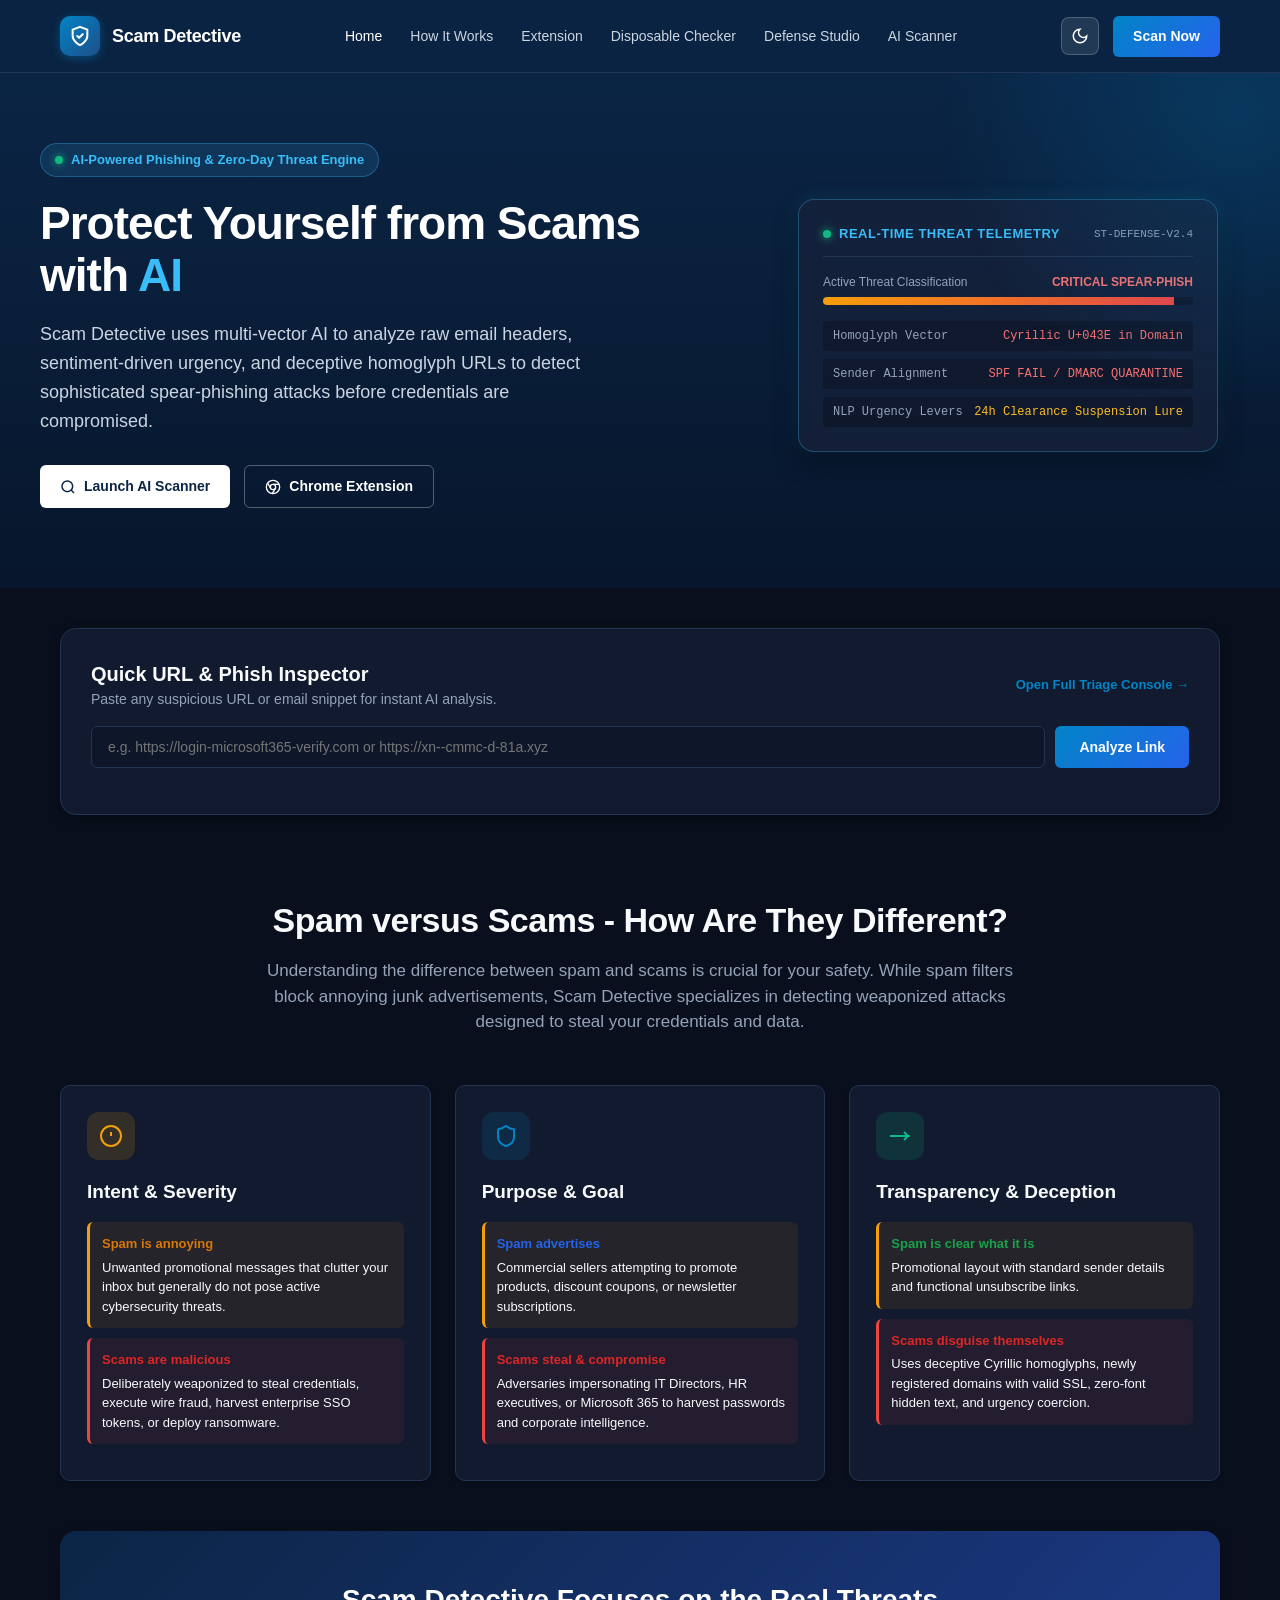
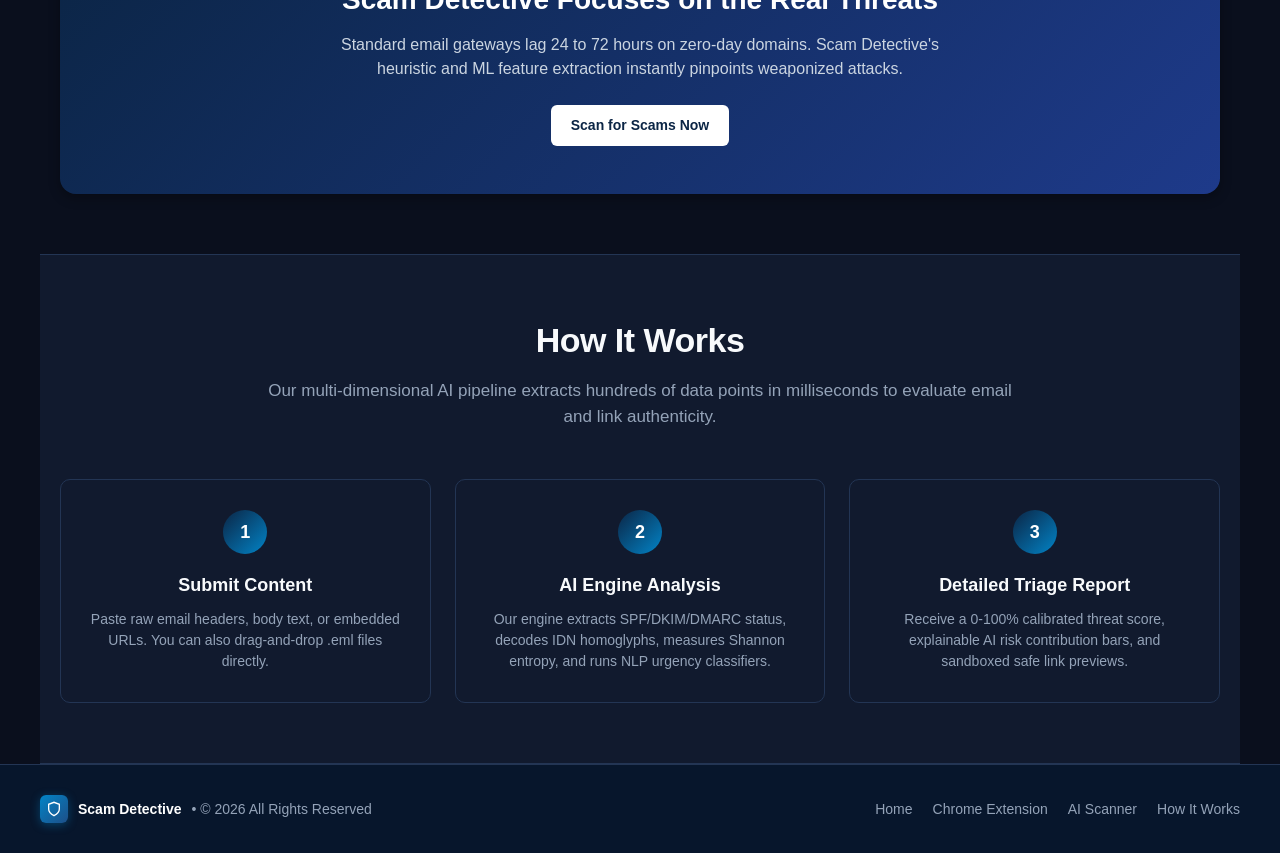
==== static/index.html @ 4226584a "Initial commit: phishing triage engine + extension" ====
<!DOCTYPE html>
<html lang="en" data-theme="dark">
<head>
  <meta charset="UTF-8">
  <meta name="viewport" content="width=device-width, initial-scale=1.0">
  <title>Scam Detective - AI-Powered Scam & Phishing Detection</title>
  <meta name="description" content="Protect yourself from scams with our AI-powered detection tool. Analyze emails, text messages, homoglyph URLs, and header authentication.">
  <link rel="stylesheet" href="/static/css/style.css">
</head>
<body>
  <!-- Navigation -->
  <header class="navbar">
    <div class="nav-container">
      <a class="brand-link" href="/">
        <div class="brand-logo-icon">
          <svg viewBox="0 0 24 24" width="22" height="22" fill="none" stroke="#ffffff" stroke-width="2.2" stroke-linecap="round" stroke-linejoin="round">
            <path d="M12 22s8-4 8-10V5l-8-3-8 3v7c0 6 8 10 8 10z"/>
            <path d="m9 12 2 2 4-4"/>
          </svg>
        </div>
        <span>Scam Detective</span>
      </a>

      <nav class="nav-links">
        <a class="nav-item active" href="/">Home</a>
        <a class="nav-item" href="/how-it-works">How It Works</a>
        <a class="nav-item" href="/extension">Extension</a>
        <a class="nav-item" href="/disposable">Disposable Checker</a>
        <a class="nav-item" href="/customize">Defense Studio</a>
        <a class="nav-item" href="/scan">AI Scanner</a>
      </nav>

      <div class="nav-actions">
        <button id="themeToggle" class="theme-btn" title="Toggle Light/Dark Theme">
          <svg id="sunIcon" style="display:none;" viewBox="0 0 24 24" width="18" height="18" fill="none" stroke="currentColor" stroke-width="2">
            <circle cx="12" cy="12" r="4"></circle><path d="M12 2v2"></path><path d="M12 20v2"></path>
            <path d="m4.93 4.93 1.41 1.41"></path><path d="m17.66 17.66 1.41 1.41"></path>
            <path d="M2 12h2"></path><path d="M20 12h2"></path><path d="m6.34 17.66-1.41 1.41"></path><path d="m19.07 4.93-1.41 1.41"></path>
          </svg>
          <svg id="moonIcon" viewBox="0 0 24 24" width="18" height="18" fill="none" stroke="currentColor" stroke-width="2">
            <path d="M12 3a6 6 0 0 0 9 9 9 9 0 1 1-9-9Z"></path>
          </svg>
        </button>
        <a class="btn btn-accent" href="/scan">Scan Now</a>
      </div>
    </div>
  </header>

  <!-- Hero Section -->
  <section class="hero">
    <div class="hero-content">
      <div>
        <div class="hero-pill">
          <span class="pulse-dot"></span>
          AI-Powered Phishing & Zero-Day Threat Engine
        </div>
        <h1 class="hero-title">Protect Yourself from Scams with <span>AI</span></h1>
        <p class="hero-desc">
          Scam Detective uses multi-vector AI to analyze raw email headers, sentiment-driven urgency, and deceptive homoglyph URLs to detect sophisticated spear-phishing attacks before credentials are compromised.
        </p>
        <div class="hero-buttons">
          <a class="btn btn-primary" href="/scan">
            <svg viewBox="0 0 24 24" width="16" height="16" fill="none" stroke="currentColor" stroke-width="2.2">
              <circle cx="11" cy="11" r="8"></circle><line x1="21" y1="21" x2="16.65" y2="16.65"></line>
            </svg>
            Launch AI Scanner
          </a>
          <a class="btn btn-outline" href="/extension">
            <svg viewBox="0 0 24 24" width="16" height="16" fill="none" stroke="currentColor" stroke-width="2">
              <circle cx="12" cy="12" r="10"></circle><circle cx="12" cy="12" r="4"></circle>
              <line x1="21.17" x2="12" y1="8" y2="8"></line><line x1="3.95" x2="8.54" y1="6.06" y2="14"></line>
              <line x1="10.88" x2="15.46" y1="21.94" y2="14"></line>
            </svg>
            Chrome Extension
          </a>
        </div>
      </div>

      <div class="hero-visual">
        <div class="hud-badge-card">
          <div class="hud-header">
            <div class="hud-title">
              <span class="pulse-dot"></span>
              REAL-TIME THREAT TELEMETRY
            </div>
            <span style="font-size: 11px; color: #94a3b8; font-family: monospace;">ST-DEFENSE-V2.4</span>
          </div>
          
          <div style="margin-bottom: 16px;">
            <div style="display:flex; justify-content:space-between; margin-bottom:6px; font-size:12px;">
              <span style="color:#94a3b8;">Active Threat Classification</span>
              <span style="color:#f87171; font-weight:700;">CRITICAL SPEAR-PHISH</span>
            </div>
            <div style="background:#0f172a; border-radius:4px; height:8px; overflow:hidden;">
              <div style="width: 94.8%; background: linear-gradient(90deg, #f59e0b, #ef4444); height:100%;"></div>
            </div>
          </div>

          <div style="display:flex; flex-direction:column; gap:8px; font-size:12px; font-family:monospace;">
            <div style="display:flex; justify-content:space-between; padding:6px 10px; background:rgba(0,0,0,0.25); border-radius:4px;">
              <span style="color:#94a3b8;">Homoglyph Vector</span>
              <span style="color:#f87171;">Cyrillic U+043E in Domain</span>
            </div>
            <div style="display:flex; justify-content:space-between; padding:6px 10px; background:rgba(0,0,0,0.25); border-radius:4px;">
              <span style="color:#94a3b8;">Sender Alignment</span>
              <span style="color:#f87171;">SPF FAIL / DMARC QUARANTINE</span>
            </div>
            <div style="display:flex; justify-content:space-between; padding:6px 10px; background:rgba(0,0,0,0.25); border-radius:4px;">
              <span style="color:#94a3b8;">NLP Urgency Levers</span>
              <span style="color:#fbbf24;">24h Clearance Suspension Lure</span>
            </div>
          </div>
        </div>
      </div>
    </div>
  </section>

  <!-- Live Quick Scan Section -->
  <section class="container" style="padding-top: 40px; padding-bottom: 20px;">
    <div style="background: var(--bg-surface); border: 1px solid var(--border-color); border-radius: var(--radius-lg); padding: 30px; box-shadow: var(--shadow-md);">
      <div style="display: flex; align-items: center; justify-content: space-between; margin-bottom: 16px; flex-wrap: wrap; gap: 10px;">
        <div>
          <h2 style="font-size: 20px; font-weight: 700;">Quick URL & Phish Inspector</h2>
          <p style="font-size: 14px; color: var(--text-muted);">Paste any suspicious URL or email snippet for instant AI analysis.</p>
        </div>
        <a href="/scan" style="font-size: 13px; font-weight: 600; color: #0284c7; display: flex; align-items: center; gap: 4px;">
          Open Full Triage Console &rarr;
        </a>
      </div>

      <div style="display: flex; gap: 10px; margin-bottom: 16px; flex-wrap: wrap;">
        <input type="text" id="homeQuickInput" placeholder="e.g. https://login-micrоsoft365-verify.com or https://xn--cmmc-d-81a.xyz" 
               style="flex: 1; min-width: 280px; padding: 12px 16px; background: var(--bg-input); border: 1px solid var(--border-color); border-radius: var(--radius-sm); color: var(--text-main); font-size: 14px; outline: none;" />
        <button id="homeQuickBtn" class="btn btn-accent" style="padding: 12px 24px;">
          Analyze Link
        </button>
      </div>

      <div id="homeQuickResult" style="display: none; padding: 18px; border-radius: var(--radius-sm); background: var(--bg-input); border: 1px solid var(--border-color);">
        <!-- Injected via JavaScript -->
      </div>
    </div>
  </section>

  <!-- Spam vs Scams Comparison Section -->
  <section class="container">
    <div class="section-header">
      <h2 class="section-title">Spam versus Scams - How Are They Different?</h2>
      <p class="section-desc">
        Understanding the difference between spam and scams is crucial for your safety. While spam filters block annoying junk advertisements, Scam Detective specializes in detecting weaponized attacks designed to steal your credentials and data.
      </p>
    </div>

    <div class="comparison-grid">
      <!-- Card 1 -->
      <div class="comparison-card">
        <div class="card-icon-box yellow">
          <svg viewBox="0 0 24 24" width="24" height="24" fill="none" stroke="currentColor" stroke-width="2">
            <circle cx="12" cy="12" r="10"></circle><line x1="12" y1="8" x2="12" y2="12"></line><line x1="12" y1="16" x2="12.01" y2="16"></line>
          </svg>
        </div>
        <h3 class="comp-title">Intent & Severity</h3>
        <div class="comp-subitem spam">
          <span class="comp-label" style="color: #d97706;">Spam is annoying</span>
          Unwanted promotional messages that clutter your inbox but generally do not pose active cybersecurity threats.
        </div>
        <div class="comp-subitem scam">
          <span class="comp-label" style="color: #dc2626;">Scams are malicious</span>
          Deliberately weaponized to steal credentials, execute wire fraud, harvest enterprise SSO tokens, or deploy ransomware.
        </div>
      </div>

      <!-- Card 2 -->
      <div class="comparison-card">
        <div class="card-icon-box blue">
          <svg viewBox="0 0 24 24" width="24" height="24" fill="none" stroke="currentColor" stroke-width="2">
            <path d="M20 13c0 5-3.5 7.5-7.66 8.95a1 1 0 0 1-.67-.01C7.5 20.5 4 18 4 13V6a1 1 0 0 1 1-1c2 0 4.5-1.2 6.24-2.72a1.17 1.17 0 0 1 1.52 0C14.51 3.81 17 5 19 5a1 1 0 0 1 1 1z"/>
          </svg>
        </div>
        <h3 class="comp-title">Purpose & Goal</h3>
        <div class="comp-subitem spam">
          <span class="comp-label" style="color: #2563eb;">Spam advertises</span>
          Commercial sellers attempting to promote products, discount coupons, or newsletter subscriptions.
        </div>
        <div class="comp-subitem scam">
          <span class="comp-label" style="color: #dc2626;">Scams steal & compromise</span>
          Adversaries impersonating IT Directors, HR executives, or Microsoft 365 to harvest passwords and corporate intelligence.
        </div>
      </div>

      <!-- Card 3 -->
      <div class="comparison-card">
        <div class="card-icon-box green">
          <svg viewBox="0 0 24 24" width="24" height="24" fill="none" stroke="currentColor" stroke-width="2">
            <path d="M2 12h20"></path><path d="M20 12l-4-4"></path><path d="M20 12l-4 4"></path>
          </svg>
        </div>
        <h3 class="comp-title">Transparency & Deception</h3>
        <div class="comp-subitem spam">
          <span class="comp-label" style="color: #16a34a;">Spam is clear what it is</span>
          Promotional layout with standard sender details and functional unsubscribe links.
        </div>
        <div class="comp-subitem scam">
          <span class="comp-label" style="color: #dc2626;">Scams disguise themselves</span>
          Uses deceptive Cyrillic homoglyphs, newly registered domains with valid SSL, zero-font hidden text, and urgency coercion.
        </div>
      </div>
    </div>

    <!-- Banner CTA inside section -->
    <div class="banner-cta">
      <h3 class="banner-title">Scam Detective Focuses on the Real Threats</h3>
      <p class="banner-desc">
        Standard email gateways lag 24 to 72 hours on zero-day domains. Scam Detective's heuristic and ML feature extraction instantly pinpoints weaponized attacks.
      </p>
      <a class="btn btn-primary" href="/scan">Scan for Scams Now</a>
    </div>
  </section>

  <!-- How It Works Section -->
  <section class="container" style="background: var(--bg-surface); border-top: 1px solid var(--border-color); border-bottom: 1px solid var(--border-color);">
    <div class="section-header">
      <h2 class="section-title">How It Works</h2>
      <p class="section-desc">
        Our multi-dimensional AI pipeline extracts hundreds of data points in milliseconds to evaluate email and link authenticity.
      </p>
    </div>

    <div class="steps-grid">
      <div class="step-card">
        <div class="step-number">1</div>
        <h3 class="step-title">Submit Content</h3>
        <p class="step-desc">Paste raw email headers, body text, or embedded URLs. You can also drag-and-drop .eml files directly.</p>
      </div>

      <div class="step-card">
        <div class="step-number">2</div>
        <h3 class="step-title">AI Engine Analysis</h3>
        <p class="step-desc">Our engine extracts SPF/DKIM/DMARC status, decodes IDN homoglyphs, measures Shannon entropy, and runs NLP urgency classifiers.</p>
      </div>

      <div class="step-card">
        <div class="step-number">3</div>
        <h3 class="step-title">Detailed Triage Report</h3>
        <p class="step-desc">Receive a 0-100% calibrated threat score, explainable AI risk contribution bars, and sandboxed safe link previews.</p>
      </div>
    </div>
  </section>

  <!-- Footer -->
  <footer class="footer">
    <div class="footer-container">
      <div style="display: flex; align-items: center; gap: 10px;">
        <div class="brand-logo-icon" style="width: 28px; height: 28px; border-radius: 6px;">
          <svg viewBox="0 0 24 24" width="16" height="16" fill="none" stroke="#fff" stroke-width="2">
            <path d="M12 22s8-4 8-10V5l-8-3-8 3v7c0 6 8 10 8 10z"/>
          </svg>
        </div>
        <span style="font-weight: 600; color: #fff;">Scam Detective</span>
        <span>&bull; &copy; 2026 All Rights Reserved</span>
      </div>

      <div class="footer-links">
        <a href="/">Home</a>
        <a href="/extension">Chrome Extension</a>
        <a href="/scan">AI Scanner</a>
        <a href="/how-it-works">How It Works</a>
      </div>
    </div>
  </footer>

  <script src="/static/js/main.js"></script>
</body>
</html>
---- static/css/style.css ----
/* Scam Detective Global Stylesheet
   Modern, ultra-polished cyber defense theme supporting both Dark & Light modes.
*/

:root {
  /* Color Palette - Detective Brand */
  --primary-900: #07162c;
  --primary-800: #0b2545;
  --primary-700: #133a68;
  --primary-600: #1d4f88;
  --primary-500: #2563eb;
  
  --accent-500: #0284c7;
  --accent-400: #38bdf8;
  --accent-glow: rgba(56, 189, 248, 0.25);
  
  /* Status Colors */
  --safe-green: #10b981;
  --safe-bg: rgba(16, 185, 129, 0.12);
  --warning-yellow: #f59e0b;
  --warning-bg: rgba(245, 158, 11, 0.12);
  --danger-red: #ef4444;
  --danger-bg: rgba(239, 68, 68, 0.14);
  --critical-purple: #a855f7;
  
  /* Neutral Dark Theme Defaults */
  --bg-main: #0a0f1d;
  --bg-surface: #111a2e;
  --bg-card: #16223b;
  --bg-input: #0e172a;
  --border-color: #233554;
  --border-hover: #3b82f6;
  
  --text-main: #f8fafc;
  --text-muted: #94a3b8;
  --text-dim: #64748b;
  
  --shadow-sm: 0 2px 4px rgba(0, 0, 0, 0.2);
  --shadow-md: 0 4px 12px rgba(0, 0, 0, 0.3);
  --shadow-lg: 0 10px 25px rgba(0, 0, 0, 0.45);
  --shadow-glow: 0 0 20px rgba(56, 189, 248, 0.15);
  
  --radius-sm: 6px;
  --radius-md: 10px;
  --radius-lg: 16px;
  --radius-xl: 24px;
}

[data-theme="light"] {
  --bg-main: #f8fafc;
  --bg-surface: #ffffff;
  --bg-card: #ffffff;
  --bg-input: #f1f5f9;
  --border-color: #e2e8f0;
  --border-hover: #0284c7;
  
  --text-main: #0f172a;
  --text-muted: #475569;
  --text-dim: #94a3b8;
  
  --shadow-sm: 0 1px 3px rgba(0, 0, 0, 0.05);
  --shadow-md: 0 4px 12px rgba(0, 0, 0, 0.08);
  --shadow-lg: 0 12px 30px rgba(0, 0, 0, 0.1);
  --shadow-glow: 0 0 20px rgba(2, 132, 199, 0.1);
}

/* Reset & Base Setup */
* {
  box-sizing: border-box;
  margin: 0;
  padding: 0;
}

body {
  background-color: var(--bg-main);
  color: var(--text-main);
  font-family: -apple-system, BlinkMacSystemFont, "Segoe UI", Roboto, Helvetica, Arial, sans-serif;
  line-height: 1.5;
  transition: background-color 0.25s ease, color 0.25s ease;
  min-height: 100vh;
  display: flex;
  flex-direction: column;
}

a {
  color: inherit;
  text-decoration: none;
}

/* Header & Navbar */
.navbar {
  position: sticky;
  top: 0;
  z-index: 100;
  background-color: rgba(11, 37, 69, 0.95);
  backdrop-filter: blur(12px);
  -webkit-backdrop-filter: blur(12px);
  border-bottom: 1px solid var(--border-color);
  color: #ffffff;
}

.nav-container {
  max-width: 1200px;
  margin: 0 auto;
  padding: 0 20px;
  height: 72px;
  display: flex;
  align-items: center;
  justify-content: space-between;
}

.brand-link {
  display: flex;
  align-items: center;
  gap: 12px;
  font-weight: 700;
  font-size: 18px;
  letter-spacing: -0.3px;
}

.brand-logo-icon {
  width: 40px;
  height: 40px;
  background: linear-gradient(135deg, #0284c7, #1d4f88);
  border-radius: 10px;
  display: flex;
  align-items: center;
  justify-content: center;
  box-shadow: 0 2px 10px rgba(2, 132, 199, 0.4);
}

.nav-links {
  display: flex;
  align-items: center;
  gap: 28px;
}

.nav-item {
  font-size: 14px;
  font-weight: 500;
  color: #cbd5e1;
  transition: color 0.2s;
  display: flex;
  align-items: center;
  gap: 6px;
}

.nav-item:hover, .nav-item.active {
  color: #ffffff;
}

.nav-actions {
  display: flex;
  align-items: center;
  gap: 14px;
}

/* Theme Toggle Button */
.theme-btn {
  background: rgba(255, 255, 255, 0.1);
  border: 1px solid rgba(255, 255, 255, 0.2);
  color: #ffffff;
  width: 38px;
  height: 38px;
  border-radius: 8px;
  display: flex;
  align-items: center;
  justify-content: center;
  cursor: pointer;
  transition: all 0.2s;
}

.theme-btn:hover {
  background: rgba(255, 255, 255, 0.2);
}

/* Buttons */
.btn {
  display: inline-flex;
  align-items: center;
  justify-content: center;
  gap: 8px;
  font-size: 14px;
  font-weight: 600;
  padding: 10px 20px;
  border-radius: var(--radius-sm);
  cursor: pointer;
  transition: all 0.2s ease;
  border: none;
}

.btn-primary {
  background: #ffffff;
  color: var(--primary-800);
}

.btn-primary:hover {
  background: #f1f5f9;
  transform: translateY(-1px);
  box-shadow: var(--shadow-sm);
}

.btn-accent {
  background: linear-gradient(135deg, #0284c7, #2563eb);
  color: #ffffff;
}

.btn-accent:hover {
  background: linear-gradient(135deg, #0369a1, #1d4ed8);
  transform: translateY(-1px);
  box-shadow: 0 4px 14px rgba(2, 132, 199, 0.4);
}

.btn-outline {
  background: transparent;
  border: 1px solid rgba(255, 255, 255, 0.3);
  color: #ffffff;
}

.btn-outline:hover {
  background: rgba(255, 255, 255, 0.1);
  border-color: #ffffff;
}

.btn-sm {
  padding: 6px 12px;
  font-size: 12px;
}

/* Hero Section */
.hero {
  background: linear-gradient(180deg, #0b2545 0%, #07162c 100%);
  color: #ffffff;
  padding: 70px 20px 80px;
  position: relative;
  overflow: hidden;
}

.hero::after {
  content: "";
  position: absolute;
  top: -50%;
  right: -20%;
  width: 600px;
  height: 600px;
  background: radial-gradient(circle, rgba(2, 132, 199, 0.2) 0%, rgba(11, 37, 69, 0) 70%);
  pointer-events: none;
}

.hero-content {
  max-width: 1200px;
  margin: 0 auto;
  display: grid;
  grid-template-columns: 1.2fr 0.8fr;
  gap: 40px;
  align-items: center;
}

.hero-pill {
  display: inline-flex;
  align-items: center;
  gap: 8px;
  background: rgba(56, 189, 248, 0.12);
  border: 1px solid rgba(56, 189, 248, 0.3);
  color: #38bdf8;
  padding: 6px 14px;
  border-radius: 20px;
  font-size: 13px;
  font-weight: 600;
  margin-bottom: 20px;
}

.hero-title {
  font-size: 46px;
  font-weight: 800;
  line-height: 1.15;
  letter-spacing: -1px;
  margin-bottom: 18px;
}

.hero-title span {
  color: #38bdf8;
}

.hero-desc {
  font-size: 18px;
  color: #cbd5e1;
  line-height: 1.6;
  margin-bottom: 30px;
  max-width: 580px;
}

.hero-buttons {
  display: flex;
  gap: 14px;
  flex-wrap: wrap;
}

.hero-visual {
  display: flex;
  justify-content: center;
  position: relative;
}

/* Tactical HUD Badge */
.hud-badge-card {
  background: rgba(22, 34, 59, 0.85);
  border: 1px solid rgba(56, 189, 248, 0.3);
  border-radius: var(--radius-lg);
  padding: 24px;
  width: 100%;
  max-width: 420px;
  box-shadow: var(--shadow-lg), var(--shadow-glow);
  backdrop-filter: blur(10px);
}

.hud-header {
  display: flex;
  justify-content: space-between;
  align-items: center;
  margin-bottom: 16px;
  padding-bottom: 12px;
  border-bottom: 1px solid var(--border-color);
}

.hud-title {
  font-size: 13px;
  font-weight: 700;
  letter-spacing: 0.5px;
  color: #38bdf8;
  display: flex;
  align-items: center;
  gap: 8px;
}

.pulse-dot {
  width: 8px;
  height: 8px;
  border-radius: 50%;
  background-color: #10b981;
  box-shadow: 0 0 8px #10b981;
  animation: pulse 2s infinite;
}

@keyframes pulse {
  0% { opacity: 1; transform: scale(1); }
  50% { opacity: 0.4; transform: scale(1.2); }
  100% { opacity: 1; transform: scale(1); }
}

/* Container & Sections */
.container {
  max-width: 1200px;
  margin: 0 auto;
  padding: 60px 20px;
  width: 100%;
}

.section-header {
  text-align: center;
  max-width: 750px;
  margin: 0 auto 50px;
}

.section-title {
  font-size: 34px;
  font-weight: 800;
  letter-spacing: -0.5px;
  margin-bottom: 12px;
}

.section-desc {
  font-size: 17px;
  color: var(--text-muted);
}

/* Comparison Cards (Spam vs Scams) */
.comparison-grid {
  display: grid;
  grid-template-columns: repeat(3, 1fr);
  gap: 24px;
  margin-bottom: 50px;
}

.comparison-card {
  background: var(--bg-surface);
  border: 1px solid var(--border-color);
  border-radius: var(--radius-md);
  padding: 26px;
  box-shadow: var(--shadow-sm);
  display: flex;
  flex-direction: column;
  transition: transform 0.2s, box-shadow 0.2s;
}

.comparison-card:hover {
  transform: translateY(-3px);
  box-shadow: var(--shadow-md);
  border-color: var(--border-hover);
}

.card-icon-box {
  width: 48px;
  height: 48px;
  border-radius: 12px;
  display: flex;
  align-items: center;
  justify-content: center;
  margin-bottom: 18px;
}

.card-icon-box.yellow { background: rgba(245, 158, 11, 0.15); color: #f59e0b; }
.card-icon-box.blue { background: rgba(2, 132, 199, 0.15); color: #0284c7; }
.card-icon-box.green { background: rgba(16, 185, 129, 0.15); color: #10b981; }

.comp-title {
  font-size: 19px;
  font-weight: 700;
  margin-bottom: 16px;
}

.comp-subitem {
  padding: 12px;
  border-radius: 6px;
  font-size: 13px;
  margin-bottom: 10px;
}

.comp-subitem.spam {
  background: rgba(245, 158, 11, 0.08);
  border-left: 3px solid #f59e0b;
}

.comp-subitem.scam {
  background: rgba(239, 68, 68, 0.08);
  border-left: 3px solid #ef4444;
}

.comp-label {
  font-weight: 700;
  display: block;
  margin-bottom: 4px;
}

/* Steps (How it Works) */
.steps-grid {
  display: grid;
  grid-template-columns: repeat(3, 1fr);
  gap: 24px;
}

.step-card {
  background: var(--bg-surface);
  border: 1px solid var(--border-color);
  border-radius: var(--radius-md);
  padding: 30px 24px;
  text-align: center;
  position: relative;
}

.step-number {
  width: 44px;
  height: 44px;
  border-radius: 50%;
  background: linear-gradient(135deg, #0b2545, #0284c7);
  color: #ffffff;
  font-size: 18px;
  font-weight: 800;
  display: flex;
  align-items: center;
  justify-content: center;
  margin: 0 auto 18px;
}

.step-title {
  font-size: 18px;
  font-weight: 700;
  margin-bottom: 10px;
}

.step-desc {
  font-size: 14px;
  color: var(--text-muted);
}

/* Banner CTA */
.banner-cta {
  background: linear-gradient(135deg, #0b2545 0%, #1e3a8a 100%);
  color: #ffffff;
  border-radius: var(--radius-lg);
  padding: 48px;
  text-align: center;
  margin-top: 40px;
  box-shadow: var(--shadow-md);
}

.banner-title {
  font-size: 28px;
  font-weight: 800;
  margin-bottom: 12px;
}

.banner-desc {
  font-size: 16px;
  color: #cbd5e1;
  max-width: 650px;
  margin: 0 auto 24px;
}

/* Footer */
.footer {
  margin-top: auto;
  background-color: var(--primary-900);
  border-top: 1px solid var(--border-color);
  color: #94a3b8;
  padding: 30px 20px;
  font-size: 14px;
}

.footer-container {
  max-width: 1200px;
  margin: 0 auto;
  display: flex;
  justify-content: space-between;
  align-items: center;
  flex-wrap: wrap;
  gap: 16px;
}

.footer-links {
  display: flex;
  gap: 20px;
}

.footer-links a:hover {
  color: #ffffff;
}

/* Responsive */
@media (max-width: 900px) {
  .hero-content {
    grid-template-columns: 1fr;
    text-align: center;
  }
  .hero-desc {
    margin: 0 auto 30px;
  }
  .hero-buttons {
    justify-content: center;
  }
  .comparison-grid, .steps-grid {
    grid-template-columns: 1fr;
  }
  .nav-links {
    display: none;
  }
}
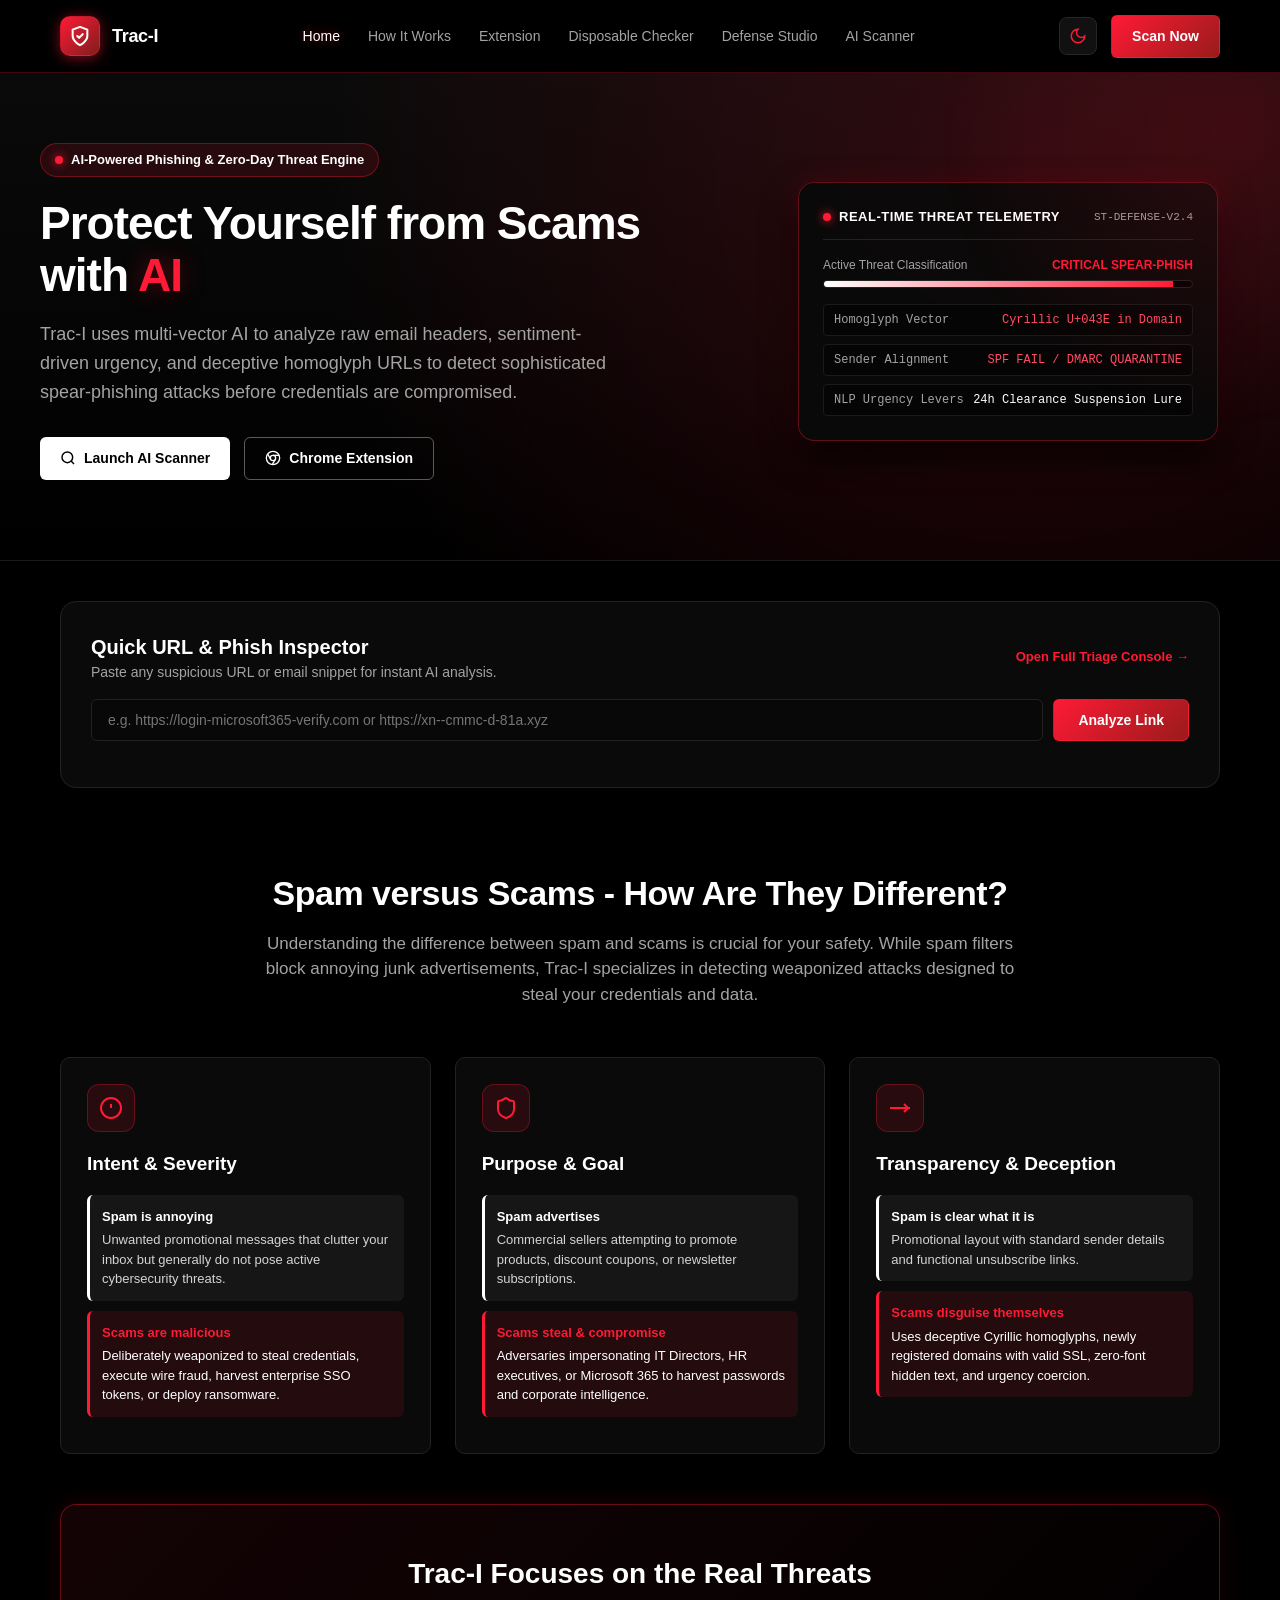
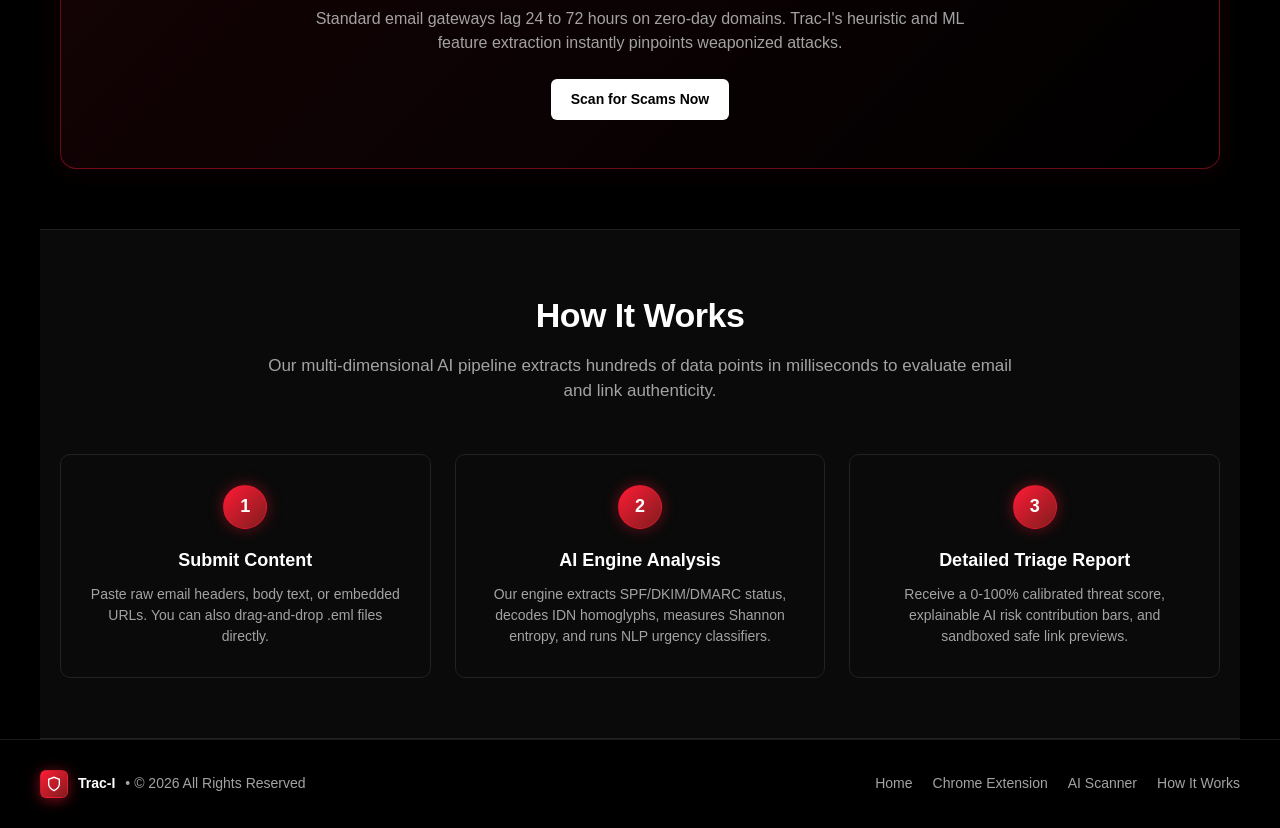
==== commit cfb01ff8: "Describe what you changed" ====
--- a/static/index.html
+++ b/static/index.html
@@ -3,7 +3,7 @@
 <head>
   <meta charset="UTF-8">
   <meta name="viewport" content="width=device-width, initial-scale=1.0">
-  <title>Scam Detective - AI-Powered Scam & Phishing Detection</title>
+  <title>Trac-I - AI-Powered Scam & Phishing Detection</title>
   <meta name="description" content="Protect yourself from scams with our AI-powered detection tool. Analyze emails, text messages, homoglyph URLs, and header authentication.">
   <link rel="stylesheet" href="/static/css/style.css">
 </head>
@@ -18,7 +18,7 @@
             <path d="m9 12 2 2 4-4"/>
           </svg>
         </div>
-        <span>Scam Detective</span>
+        <span>Trac-I</span>
       </a>
 
       <nav class="nav-links">
@@ -56,7 +56,7 @@
         </div>
         <h1 class="hero-title">Protect Yourself from Scams with <span>AI</span></h1>
         <p class="hero-desc">
-          Scam Detective uses multi-vector AI to analyze raw email headers, sentiment-driven urgency, and deceptive homoglyph URLs to detect sophisticated spear-phishing attacks before credentials are compromised.
+          Trac-I uses multi-vector AI to analyze raw email headers, sentiment-driven urgency, and deceptive homoglyph URLs to detect sophisticated spear-phishing attacks before credentials are compromised.
         </p>
         <div class="hero-buttons">
           <a class="btn btn-primary" href="/scan">
@@ -83,31 +83,31 @@
               <span class="pulse-dot"></span>
               REAL-TIME THREAT TELEMETRY
             </div>
-            <span style="font-size: 11px; color: #94a3b8; font-family: monospace;">ST-DEFENSE-V2.4</span>
+            <span style="font-size: 11px; color: #a3a3a3; font-family: monospace;">ST-DEFENSE-V2.4</span>
           </div>
           
           <div style="margin-bottom: 16px;">
             <div style="display:flex; justify-content:space-between; margin-bottom:6px; font-size:12px;">
-              <span style="color:#94a3b8;">Active Threat Classification</span>
-              <span style="color:#f87171; font-weight:700;">CRITICAL SPEAR-PHISH</span>
-            </div>
-            <div style="background:#0f172a; border-radius:4px; height:8px; overflow:hidden;">
-              <div style="width: 94.8%; background: linear-gradient(90deg, #f59e0b, #ef4444); height:100%;"></div>
+              <span style="color:#a3a3a3;">Active Threat Classification</span>
+              <span style="color:#ff1a35; font-weight:700;">CRITICAL SPEAR-PHISH</span>
+            </div>
+            <div style="background:#000000; border:1px solid #222222; border-radius:4px; height:8px; overflow:hidden;">
+              <div style="width: 94.8%; background: linear-gradient(90deg, #ffffff, #ff1a35); height:100%;"></div>
             </div>
           </div>
 
           <div style="display:flex; flex-direction:column; gap:8px; font-size:12px; font-family:monospace;">
-            <div style="display:flex; justify-content:space-between; padding:6px 10px; background:rgba(0,0,0,0.25); border-radius:4px;">
-              <span style="color:#94a3b8;">Homoglyph Vector</span>
-              <span style="color:#f87171;">Cyrillic U+043E in Domain</span>
-            </div>
-            <div style="display:flex; justify-content:space-between; padding:6px 10px; background:rgba(0,0,0,0.25); border-radius:4px;">
-              <span style="color:#94a3b8;">Sender Alignment</span>
-              <span style="color:#f87171;">SPF FAIL / DMARC QUARANTINE</span>
-            </div>
-            <div style="display:flex; justify-content:space-between; padding:6px 10px; background:rgba(0,0,0,0.25); border-radius:4px;">
-              <span style="color:#94a3b8;">NLP Urgency Levers</span>
-              <span style="color:#fbbf24;">24h Clearance Suspension Lure</span>
+            <div style="display:flex; justify-content:space-between; padding:6px 10px; background:rgba(0,0,0,0.4); border:1px solid #1a1a1a; border-radius:4px;">
+              <span style="color:#a3a3a3;">Homoglyph Vector</span>
+              <span style="color:#ff4d66;">Cyrillic U+043E in Domain</span>
+            </div>
+            <div style="display:flex; justify-content:space-between; padding:6px 10px; background:rgba(0,0,0,0.4); border:1px solid #1a1a1a; border-radius:4px;">
+              <span style="color:#a3a3a3;">Sender Alignment</span>
+              <span style="color:#ff4d66;">SPF FAIL / DMARC QUARANTINE</span>
+            </div>
+            <div style="display:flex; justify-content:space-between; padding:6px 10px; background:rgba(0,0,0,0.4); border:1px solid #1a1a1a; border-radius:4px;">
+              <span style="color:#a3a3a3;">NLP Urgency Levers</span>
+              <span style="color:#ffffff;">24h Clearance Suspension Lure</span>
             </div>
           </div>
         </div>
@@ -120,10 +120,10 @@
     <div style="background: var(--bg-surface); border: 1px solid var(--border-color); border-radius: var(--radius-lg); padding: 30px; box-shadow: var(--shadow-md);">
       <div style="display: flex; align-items: center; justify-content: space-between; margin-bottom: 16px; flex-wrap: wrap; gap: 10px;">
         <div>
-          <h2 style="font-size: 20px; font-weight: 700;">Quick URL & Phish Inspector</h2>
+          <h2 style="font-size: 20px; font-weight: 700; color: #ffffff;">Quick URL & Phish Inspector</h2>
           <p style="font-size: 14px; color: var(--text-muted);">Paste any suspicious URL or email snippet for instant AI analysis.</p>
         </div>
-        <a href="/scan" style="font-size: 13px; font-weight: 600; color: #0284c7; display: flex; align-items: center; gap: 4px;">
+        <a href="/scan" style="font-size: 13px; font-weight: 600; color: #ff1a35; display: flex; align-items: center; gap: 4px;">
           Open Full Triage Console &rarr;
         </a>
       </div>
@@ -147,61 +147,61 @@
     <div class="section-header">
       <h2 class="section-title">Spam versus Scams - How Are They Different?</h2>
       <p class="section-desc">
-        Understanding the difference between spam and scams is crucial for your safety. While spam filters block annoying junk advertisements, Scam Detective specializes in detecting weaponized attacks designed to steal your credentials and data.
+        Understanding the difference between spam and scams is crucial for your safety. While spam filters block annoying junk advertisements, Trac-I specializes in detecting weaponized attacks designed to steal your credentials and data.
       </p>
     </div>
 
     <div class="comparison-grid">
       <!-- Card 1 -->
       <div class="comparison-card">
-        <div class="card-icon-box yellow">
+        <div class="card-icon-box">
           <svg viewBox="0 0 24 24" width="24" height="24" fill="none" stroke="currentColor" stroke-width="2">
             <circle cx="12" cy="12" r="10"></circle><line x1="12" y1="8" x2="12" y2="12"></line><line x1="12" y1="16" x2="12.01" y2="16"></line>
           </svg>
         </div>
         <h3 class="comp-title">Intent & Severity</h3>
         <div class="comp-subitem spam">
-          <span class="comp-label" style="color: #d97706;">Spam is annoying</span>
+          <span class="comp-label" style="color: #ffffff;">Spam is annoying</span>
           Unwanted promotional messages that clutter your inbox but generally do not pose active cybersecurity threats.
         </div>
         <div class="comp-subitem scam">
-          <span class="comp-label" style="color: #dc2626;">Scams are malicious</span>
+          <span class="comp-label" style="color: #ff1a35;">Scams are malicious</span>
           Deliberately weaponized to steal credentials, execute wire fraud, harvest enterprise SSO tokens, or deploy ransomware.
         </div>
       </div>
 
       <!-- Card 2 -->
       <div class="comparison-card">
-        <div class="card-icon-box blue">
+        <div class="card-icon-box">
           <svg viewBox="0 0 24 24" width="24" height="24" fill="none" stroke="currentColor" stroke-width="2">
             <path d="M20 13c0 5-3.5 7.5-7.66 8.95a1 1 0 0 1-.67-.01C7.5 20.5 4 18 4 13V6a1 1 0 0 1 1-1c2 0 4.5-1.2 6.24-2.72a1.17 1.17 0 0 1 1.52 0C14.51 3.81 17 5 19 5a1 1 0 0 1 1 1z"/>
           </svg>
         </div>
         <h3 class="comp-title">Purpose & Goal</h3>
         <div class="comp-subitem spam">
-          <span class="comp-label" style="color: #2563eb;">Spam advertises</span>
+          <span class="comp-label" style="color: #ffffff;">Spam advertises</span>
           Commercial sellers attempting to promote products, discount coupons, or newsletter subscriptions.
         </div>
         <div class="comp-subitem scam">
-          <span class="comp-label" style="color: #dc2626;">Scams steal & compromise</span>
+          <span class="comp-label" style="color: #ff1a35;">Scams steal & compromise</span>
           Adversaries impersonating IT Directors, HR executives, or Microsoft 365 to harvest passwords and corporate intelligence.
         </div>
       </div>
 
       <!-- Card 3 -->
       <div class="comparison-card">
-        <div class="card-icon-box green">
+        <div class="card-icon-box">
           <svg viewBox="0 0 24 24" width="24" height="24" fill="none" stroke="currentColor" stroke-width="2">
             <path d="M2 12h20"></path><path d="M20 12l-4-4"></path><path d="M20 12l-4 4"></path>
           </svg>
         </div>
         <h3 class="comp-title">Transparency & Deception</h3>
         <div class="comp-subitem spam">
-          <span class="comp-label" style="color: #16a34a;">Spam is clear what it is</span>
+          <span class="comp-label" style="color: #ffffff;">Spam is clear what it is</span>
           Promotional layout with standard sender details and functional unsubscribe links.
         </div>
         <div class="comp-subitem scam">
-          <span class="comp-label" style="color: #dc2626;">Scams disguise themselves</span>
+          <span class="comp-label" style="color: #ff1a35;">Scams disguise themselves</span>
           Uses deceptive Cyrillic homoglyphs, newly registered domains with valid SSL, zero-font hidden text, and urgency coercion.
         </div>
       </div>
@@ -209,9 +209,9 @@
 
     <!-- Banner CTA inside section -->
     <div class="banner-cta">
-      <h3 class="banner-title">Scam Detective Focuses on the Real Threats</h3>
+      <h3 class="banner-title">Trac-I Focuses on the Real Threats</h3>
       <p class="banner-desc">
-        Standard email gateways lag 24 to 72 hours on zero-day domains. Scam Detective's heuristic and ML feature extraction instantly pinpoints weaponized attacks.
+        Standard email gateways lag 24 to 72 hours on zero-day domains. Trac-I's heuristic and ML feature extraction instantly pinpoints weaponized attacks.
       </p>
       <a class="btn btn-primary" href="/scan">Scan for Scams Now</a>
     </div>
@@ -256,7 +256,7 @@
             <path d="M12 22s8-4 8-10V5l-8-3-8 3v7c0 6 8 10 8 10z"/>
           </svg>
         </div>
-        <span style="font-weight: 600; color: #fff;">Scam Detective</span>
+        <span style="font-weight: 600; color: #fff;">Trac-I</span>
         <span>&bull; &copy; 2026 All Rights Reserved</span>
       </div>
 
--- a/static/css/style.css
+++ b/static/css/style.css
@@ -1,44 +1,44 @@
-/* Scam Detective Global Stylesheet
-   Modern, ultra-polished cyber defense theme supporting both Dark & Light modes.
+/* Trac-I Global Stylesheet
+   Premium Cyber Defense Theme: Strict Black, Red & White Palette
 */
 
-:root {
-  /* Color Palette - Detective Brand */
-  --primary-900: #07162c;
-  --primary-800: #0b2545;
-  --primary-700: #133a68;
-  --primary-600: #1d4f88;
-  --primary-500: #2563eb;
+:root, [data-theme="dark"], [data-theme="light"] {
+  /* Color Palette - Trac-I Brand (Black, Red & White only) */
+  --primary-900: #000000;
+  --primary-800: #080808;
+  --primary-700: #101010;
+  --primary-600: #181818;
+  --primary-500: #ff1a35;
   
-  --accent-500: #0284c7;
-  --accent-400: #38bdf8;
-  --accent-glow: rgba(56, 189, 248, 0.25);
+  --accent-500: #ff1a35;
+  --accent-400: #ff3b53;
+  --accent-glow: rgba(255, 26, 53, 0.35);
   
-  /* Status Colors */
-  --safe-green: #10b981;
-  --safe-bg: rgba(16, 185, 129, 0.12);
-  --warning-yellow: #f59e0b;
-  --warning-bg: rgba(245, 158, 11, 0.12);
-  --danger-red: #ef4444;
-  --danger-bg: rgba(239, 68, 68, 0.14);
-  --critical-purple: #a855f7;
+  /* Status Colors - Strictly Red & White */
+  --safe-green: #ffffff;
+  --safe-bg: rgba(255, 255, 255, 0.08);
+  --warning-yellow: #ff4d66;
+  --warning-bg: rgba(255, 77, 102, 0.14);
+  --danger-red: #ff1a35;
+  --danger-bg: rgba(255, 26, 53, 0.16);
+  --critical-purple: #e50914;
   
-  /* Neutral Dark Theme Defaults */
-  --bg-main: #0a0f1d;
-  --bg-surface: #111a2e;
-  --bg-card: #16223b;
-  --bg-input: #0e172a;
-  --border-color: #233554;
-  --border-hover: #3b82f6;
+  /* Neutral Black Theme Surfaces */
+  --bg-main: #000000;
+  --bg-surface: #0a0a0a;
+  --bg-card: #111111;
+  --bg-input: #080808;
+  --border-color: #222222;
+  --border-hover: #ff1a35;
   
-  --text-main: #f8fafc;
-  --text-muted: #94a3b8;
-  --text-dim: #64748b;
+  --text-main: #ffffff;
+  --text-muted: #a3a3a3;
+  --text-dim: #666666;
   
-  --shadow-sm: 0 2px 4px rgba(0, 0, 0, 0.2);
-  --shadow-md: 0 4px 12px rgba(0, 0, 0, 0.3);
-  --shadow-lg: 0 10px 25px rgba(0, 0, 0, 0.45);
-  --shadow-glow: 0 0 20px rgba(56, 189, 248, 0.15);
+  --shadow-sm: 0 2px 5px rgba(0, 0, 0, 0.7);
+  --shadow-md: 0 4px 16px rgba(0, 0, 0, 0.85);
+  --shadow-lg: 0 10px 30px rgba(0, 0, 0, 0.95);
+  --shadow-glow: 0 0 25px rgba(255, 26, 53, 0.25);
   
   --radius-sm: 6px;
   --radius-md: 10px;
@@ -46,29 +46,16 @@
   --radius-xl: 24px;
 }
 
-[data-theme="light"] {
-  --bg-main: #f8fafc;
-  --bg-surface: #ffffff;
-  --bg-card: #ffffff;
-  --bg-input: #f1f5f9;
-  --border-color: #e2e8f0;
-  --border-hover: #0284c7;
-  
-  --text-main: #0f172a;
-  --text-muted: #475569;
-  --text-dim: #94a3b8;
-  
-  --shadow-sm: 0 1px 3px rgba(0, 0, 0, 0.05);
-  --shadow-md: 0 4px 12px rgba(0, 0, 0, 0.08);
-  --shadow-lg: 0 12px 30px rgba(0, 0, 0, 0.1);
-  --shadow-glow: 0 0 20px rgba(2, 132, 199, 0.1);
-}
-
 /* Reset & Base Setup */
 * {
   box-sizing: border-box;
   margin: 0;
   padding: 0;
+}
+
+::selection {
+  background: #ff1a35;
+  color: #ffffff;
 }
 
 body {
@@ -87,15 +74,41 @@
   text-decoration: none;
 }
 
+code {
+  font-family: Consolas, Monaco, "Courier New", monospace;
+  background: #000000;
+  border: 1px solid #262626;
+  color: #ffffff;
+  padding: 2px 6px;
+  border-radius: 4px;
+  font-size: 0.9em;
+}
+
+/* Custom Scrollbar */
+::-webkit-scrollbar {
+  width: 8px;
+  height: 8px;
+}
+::-webkit-scrollbar-track {
+  background: #000000;
+}
+::-webkit-scrollbar-thumb {
+  background: #262626;
+  border-radius: 4px;
+}
+::-webkit-scrollbar-thumb:hover {
+  background: #ff1a35;
+}
+
 /* Header & Navbar */
 .navbar {
   position: sticky;
   top: 0;
   z-index: 100;
-  background-color: rgba(11, 37, 69, 0.95);
+  background-color: rgba(0, 0, 0, 0.92);
   backdrop-filter: blur(12px);
   -webkit-backdrop-filter: blur(12px);
-  border-bottom: 1px solid var(--border-color);
+  border-bottom: 1px solid rgba(255, 26, 53, 0.25);
   color: #ffffff;
 }
 
@@ -116,17 +129,19 @@
   font-weight: 700;
   font-size: 18px;
   letter-spacing: -0.3px;
+  color: #ffffff;
 }
 
 .brand-logo-icon {
   width: 40px;
   height: 40px;
-  background: linear-gradient(135deg, #0284c7, #1d4f88);
+  background: linear-gradient(135deg, #ff1a35, #7f1d1d);
   border-radius: 10px;
   display: flex;
   align-items: center;
   justify-content: center;
-  box-shadow: 0 2px 10px rgba(2, 132, 199, 0.4);
+  box-shadow: 0 2px 14px rgba(255, 26, 53, 0.5);
+  border: 1px solid rgba(255, 26, 53, 0.4);
 }
 
 .nav-links {
@@ -138,8 +153,8 @@
 .nav-item {
   font-size: 14px;
   font-weight: 500;
-  color: #cbd5e1;
-  transition: color 0.2s;
+  color: #a3a3a3;
+  transition: color 0.2s, text-shadow 0.2s;
   display: flex;
   align-items: center;
   gap: 6px;
@@ -147,6 +162,7 @@
 
 .nav-item:hover, .nav-item.active {
   color: #ffffff;
+  text-shadow: 0 0 10px rgba(255, 26, 53, 0.5);
 }
 
 .nav-actions {
@@ -157,8 +173,8 @@
 
 /* Theme Toggle Button */
 .theme-btn {
-  background: rgba(255, 255, 255, 0.1);
-  border: 1px solid rgba(255, 255, 255, 0.2);
+  background: #111111;
+  border: 1px solid #262626;
   color: #ffffff;
   width: 38px;
   height: 38px;
@@ -171,7 +187,9 @@
 }
 
 .theme-btn:hover {
-  background: rgba(255, 255, 255, 0.2);
+  background: rgba(255, 26, 53, 0.15);
+  border-color: #ff1a35;
+  color: #ff1a35;
 }
 
 /* Buttons */
@@ -191,35 +209,40 @@
 
 .btn-primary {
   background: #ffffff;
-  color: var(--primary-800);
+  color: #000000;
+  font-weight: 700;
 }
 
 .btn-primary:hover {
-  background: #f1f5f9;
+  background: #ff1a35;
+  color: #ffffff;
   transform: translateY(-1px);
-  box-shadow: var(--shadow-sm);
+  box-shadow: 0 4px 16px rgba(255, 26, 53, 0.45);
 }
 
 .btn-accent {
-  background: linear-gradient(135deg, #0284c7, #2563eb);
-  color: #ffffff;
+  background: linear-gradient(135deg, #ff1a35, #991b1b);
+  color: #ffffff;
+  border: 1px solid rgba(255, 26, 53, 0.4);
 }
 
 .btn-accent:hover {
-  background: linear-gradient(135deg, #0369a1, #1d4ed8);
+  background: linear-gradient(135deg, #ff3b53, #b91c1c);
   transform: translateY(-1px);
-  box-shadow: 0 4px 14px rgba(2, 132, 199, 0.4);
+  box-shadow: 0 4px 18px rgba(255, 26, 53, 0.5);
 }
 
 .btn-outline {
   background: transparent;
-  border: 1px solid rgba(255, 255, 255, 0.3);
+  border: 1px solid rgba(255, 255, 255, 0.35);
   color: #ffffff;
 }
 
 .btn-outline:hover {
-  background: rgba(255, 255, 255, 0.1);
-  border-color: #ffffff;
+  background: rgba(255, 26, 53, 0.15);
+  border-color: #ff1a35;
+  color: #ffffff;
+  box-shadow: 0 0 12px rgba(255, 26, 53, 0.3);
 }
 
 .btn-sm {
@@ -229,11 +252,12 @@
 
 /* Hero Section */
 .hero {
-  background: linear-gradient(180deg, #0b2545 0%, #07162c 100%);
+  background: radial-gradient(circle at 80% 20%, rgba(255, 26, 53, 0.16) 0%, rgba(0, 0, 0, 0) 65%), linear-gradient(180deg, #0a0a0a 0%, #000000 100%);
   color: #ffffff;
   padding: 70px 20px 80px;
   position: relative;
   overflow: hidden;
+  border-bottom: 1px solid #1a1a1a;
 }
 
 .hero::after {
@@ -243,7 +267,7 @@
   right: -20%;
   width: 600px;
   height: 600px;
-  background: radial-gradient(circle, rgba(2, 132, 199, 0.2) 0%, rgba(11, 37, 69, 0) 70%);
+  background: radial-gradient(circle, rgba(255, 26, 53, 0.12) 0%, rgba(0, 0, 0, 0) 70%);
   pointer-events: none;
 }
 
@@ -260,9 +284,9 @@
   display: inline-flex;
   align-items: center;
   gap: 8px;
-  background: rgba(56, 189, 248, 0.12);
-  border: 1px solid rgba(56, 189, 248, 0.3);
-  color: #38bdf8;
+  background: rgba(255, 26, 53, 0.12);
+  border: 1px solid rgba(255, 26, 53, 0.35);
+  color: #ffffff;
   padding: 6px 14px;
   border-radius: 20px;
   font-size: 13px;
@@ -276,15 +300,17 @@
   line-height: 1.15;
   letter-spacing: -1px;
   margin-bottom: 18px;
+  color: #ffffff;
 }
 
 .hero-title span {
-  color: #38bdf8;
+  color: #ff1a35;
+  text-shadow: 0 0 25px rgba(255, 26, 53, 0.4);
 }
 
 .hero-desc {
   font-size: 18px;
-  color: #cbd5e1;
+  color: #a3a3a3;
   line-height: 1.6;
   margin-bottom: 30px;
   max-width: 580px;
@@ -304,13 +330,13 @@
 
 /* Tactical HUD Badge */
 .hud-badge-card {
-  background: rgba(22, 34, 59, 0.85);
-  border: 1px solid rgba(56, 189, 248, 0.3);
+  background: rgba(10, 10, 10, 0.95);
+  border: 1px solid rgba(255, 26, 53, 0.35);
   border-radius: var(--radius-lg);
   padding: 24px;
   width: 100%;
   max-width: 420px;
-  box-shadow: var(--shadow-lg), var(--shadow-glow);
+  box-shadow: 0 15px 35px rgba(0, 0, 0, 0.9), 0 0 25px rgba(255, 26, 53, 0.2);
   backdrop-filter: blur(10px);
 }
 
@@ -320,14 +346,14 @@
   align-items: center;
   margin-bottom: 16px;
   padding-bottom: 12px;
-  border-bottom: 1px solid var(--border-color);
+  border-bottom: 1px solid #222222;
 }
 
 .hud-title {
   font-size: 13px;
   font-weight: 700;
   letter-spacing: 0.5px;
-  color: #38bdf8;
+  color: #ffffff;
   display: flex;
   align-items: center;
   gap: 8px;
@@ -337,8 +363,8 @@
   width: 8px;
   height: 8px;
   border-radius: 50%;
-  background-color: #10b981;
-  box-shadow: 0 0 8px #10b981;
+  background-color: #ff1a35;
+  box-shadow: 0 0 10px #ff1a35;
   animation: pulse 2s infinite;
 }
 
@@ -367,6 +393,7 @@
   font-weight: 800;
   letter-spacing: -0.5px;
   margin-bottom: 12px;
+  color: #ffffff;
 }
 
 .section-desc {
@@ -383,20 +410,20 @@
 }
 
 .comparison-card {
-  background: var(--bg-surface);
-  border: 1px solid var(--border-color);
+  background: #0a0a0a;
+  border: 1px solid #222222;
   border-radius: var(--radius-md);
   padding: 26px;
   box-shadow: var(--shadow-sm);
   display: flex;
   flex-direction: column;
-  transition: transform 0.2s, box-shadow 0.2s;
+  transition: transform 0.2s, box-shadow 0.2s, border-color 0.2s;
 }
 
 .comparison-card:hover {
   transform: translateY(-3px);
-  box-shadow: var(--shadow-md);
-  border-color: var(--border-hover);
+  box-shadow: 0 8px 24px rgba(0, 0, 0, 0.9), 0 0 15px rgba(255, 26, 53, 0.2);
+  border-color: #ff1a35;
 }
 
 .card-icon-box {
@@ -407,16 +434,22 @@
   align-items: center;
   justify-content: center;
   margin-bottom: 18px;
-}
-
-.card-icon-box.yellow { background: rgba(245, 158, 11, 0.15); color: #f59e0b; }
-.card-icon-box.blue { background: rgba(2, 132, 199, 0.15); color: #0284c7; }
-.card-icon-box.green { background: rgba(16, 185, 129, 0.15); color: #10b981; }
+  background: rgba(255, 26, 53, 0.12);
+  color: #ff1a35;
+  border: 1px solid rgba(255, 26, 53, 0.3);
+}
+
+.card-icon-box.yellow, .card-icon-box.blue, .card-icon-box.green {
+  background: rgba(255, 26, 53, 0.12);
+  color: #ff1a35;
+  border: 1px solid rgba(255, 26, 53, 0.3);
+}
 
 .comp-title {
   font-size: 19px;
   font-weight: 700;
   margin-bottom: 16px;
+  color: #ffffff;
 }
 
 .comp-subitem {
@@ -424,16 +457,19 @@
   border-radius: 6px;
   font-size: 13px;
   margin-bottom: 10px;
+  line-height: 1.5;
 }
 
 .comp-subitem.spam {
-  background: rgba(245, 158, 11, 0.08);
-  border-left: 3px solid #f59e0b;
+  background: rgba(255, 255, 255, 0.05);
+  border-left: 3px solid #ffffff;
+  color: #d4d4d4;
 }
 
 .comp-subitem.scam {
-  background: rgba(239, 68, 68, 0.08);
-  border-left: 3px solid #ef4444;
+  background: rgba(255, 26, 53, 0.1);
+  border-left: 3px solid #ff1a35;
+  color: #ffffff;
 }
 
 .comp-label {
@@ -450,19 +486,25 @@
 }
 
 .step-card {
-  background: var(--bg-surface);
-  border: 1px solid var(--border-color);
+  background: #0a0a0a;
+  border: 1px solid #222222;
   border-radius: var(--radius-md);
   padding: 30px 24px;
   text-align: center;
   position: relative;
+  transition: transform 0.2s, border-color 0.2s;
+}
+
+.step-card:hover {
+  transform: translateY(-2px);
+  border-color: #ff1a35;
 }
 
 .step-number {
   width: 44px;
   height: 44px;
   border-radius: 50%;
-  background: linear-gradient(135deg, #0b2545, #0284c7);
+  background: linear-gradient(135deg, #ff1a35, #7f1d1d);
   color: #ffffff;
   font-size: 18px;
   font-weight: 800;
@@ -470,12 +512,15 @@
   align-items: center;
   justify-content: center;
   margin: 0 auto 18px;
+  box-shadow: 0 0 15px rgba(255, 26, 53, 0.4);
+  border: 1px solid rgba(255, 26, 53, 0.5);
 }
 
 .step-title {
   font-size: 18px;
   font-weight: 700;
   margin-bottom: 10px;
+  color: #ffffff;
 }
 
 .step-desc {
@@ -485,24 +530,26 @@
 
 /* Banner CTA */
 .banner-cta {
-  background: linear-gradient(135deg, #0b2545 0%, #1e3a8a 100%);
+  background: linear-gradient(135deg, #140305 0%, #000000 100%);
+  border: 1px solid rgba(255, 26, 53, 0.4);
   color: #ffffff;
   border-radius: var(--radius-lg);
   padding: 48px;
   text-align: center;
   margin-top: 40px;
-  box-shadow: var(--shadow-md);
+  box-shadow: 0 10px 30px rgba(0, 0, 0, 0.9), 0 0 25px rgba(255, 26, 53, 0.15);
 }
 
 .banner-title {
   font-size: 28px;
   font-weight: 800;
   margin-bottom: 12px;
+  color: #ffffff;
 }
 
 .banner-desc {
   font-size: 16px;
-  color: #cbd5e1;
+  color: #a3a3a3;
   max-width: 650px;
   margin: 0 auto 24px;
 }
@@ -510,9 +557,9 @@
 /* Footer */
 .footer {
   margin-top: auto;
-  background-color: var(--primary-900);
-  border-top: 1px solid var(--border-color);
-  color: #94a3b8;
+  background-color: #000000;
+  border-top: 1px solid #1a1a1a;
+  color: #a3a3a3;
   padding: 30px 20px;
   font-size: 14px;
 }
@@ -532,8 +579,42 @@
   gap: 20px;
 }
 
+.footer-links a {
+  color: #a3a3a3;
+  transition: color 0.2s;
+}
+
 .footer-links a:hover {
-  color: #ffffff;
+  color: #ff1a35;
+}
+
+/* Status Badges */
+.status-badge {
+  display: inline-flex;
+  align-items: center;
+  gap: 6px;
+  font-size: 12px;
+  font-weight: 700;
+  padding: 4px 10px;
+  border-radius: 4px;
+}
+
+.status-badge.danger {
+  background: rgba(255, 26, 53, 0.2);
+  color: #ff1a35;
+  border: 1px solid rgba(255, 26, 53, 0.4);
+}
+
+.status-badge.safe {
+  background: rgba(255, 255, 255, 0.1);
+  color: #ffffff;
+  border: 1px solid rgba(255, 255, 255, 0.3);
+}
+
+.status-badge.warning {
+  background: rgba(255, 77, 102, 0.15);
+  color: #ff4d66;
+  border: 1px solid rgba(255, 77, 102, 0.35);
 }
 
 /* Responsive */
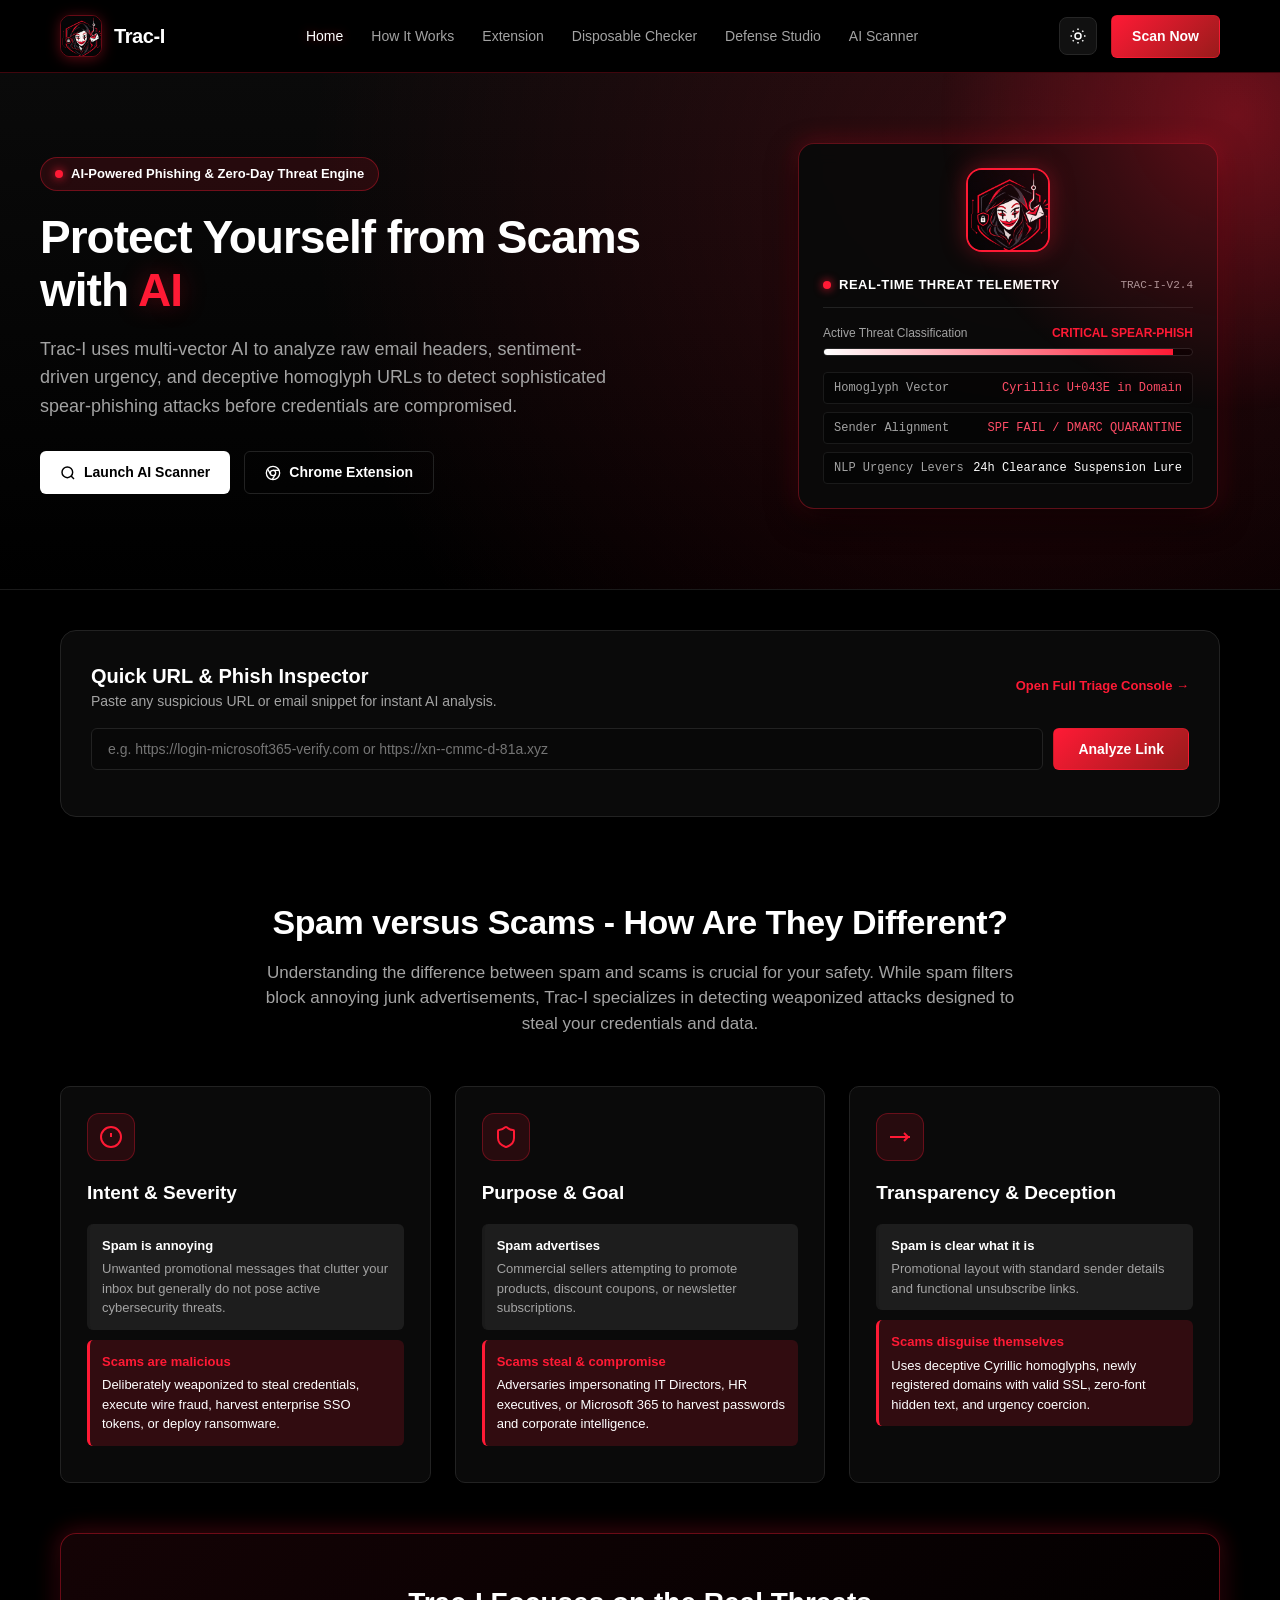
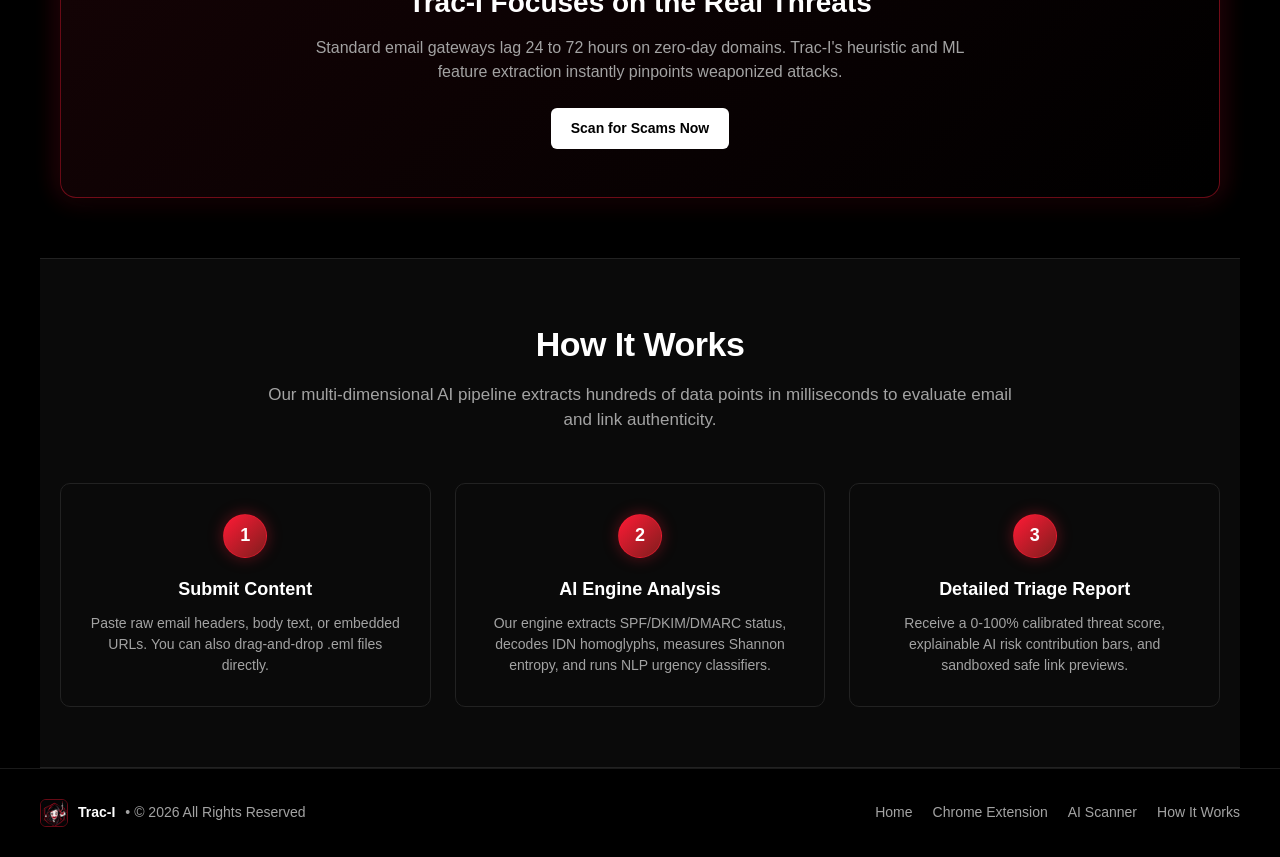
==== commit 90ddcda4: "describe what changed" ====
--- a/static/index.html
+++ b/static/index.html
@@ -5,20 +5,22 @@
   <meta name="viewport" content="width=device-width, initial-scale=1.0">
   <title>Trac-I - AI-Powered Scam & Phishing Detection</title>
   <meta name="description" content="Protect yourself from scams with our AI-powered detection tool. Analyze emails, text messages, homoglyph URLs, and header authentication.">
+  <link rel="icon" type="image/png" href="/static/favicon.png">
   <link rel="stylesheet" href="/static/css/style.css">
+  <script>
+    (function() {
+      var t = localStorage.getItem('trac_i_theme') || 'dark';
+      document.documentElement.setAttribute('data-theme', t);
+    })();
+  </script>
 </head>
 <body>
   <!-- Navigation -->
   <header class="navbar">
     <div class="nav-container">
       <a class="brand-link" href="/">
-        <div class="brand-logo-icon">
-          <svg viewBox="0 0 24 24" width="22" height="22" fill="none" stroke="#ffffff" stroke-width="2.2" stroke-linecap="round" stroke-linejoin="round">
-            <path d="M12 22s8-4 8-10V5l-8-3-8 3v7c0 6 8 10 8 10z"/>
-            <path d="m9 12 2 2 4-4"/>
-          </svg>
-        </div>
-        <span>Trac-I</span>
+        <img src="/static/img/trac-i-mark.png" alt="Trac-I Emblem" class="brand-logo-img">
+        <span class="brand-name-text">Trac-I</span>
       </a>
 
       <nav class="nav-links">
@@ -78,12 +80,15 @@
 
       <div class="hero-visual">
         <div class="hud-badge-card">
+          <div style="text-align: center; margin-bottom: 16px;">
+            <img src="/static/img/trac-i-mark.png" alt="Trac-I AI Engine" style="width: 84px; height: 84px; border-radius: 16px; border: 2px solid var(--accent-500); box-shadow: 0 0 25px var(--accent-glow);">
+          </div>
           <div class="hud-header">
             <div class="hud-title">
               <span class="pulse-dot"></span>
               REAL-TIME THREAT TELEMETRY
             </div>
-            <span style="font-size: 11px; color: #a3a3a3; font-family: monospace;">ST-DEFENSE-V2.4</span>
+            <span style="font-size: 11px; color: var(--text-muted); font-family: monospace;">TRAC-I-V2.4</span>
           </div>
           
           <div style="margin-bottom: 16px;">
@@ -251,12 +256,8 @@
   <footer class="footer">
     <div class="footer-container">
       <div style="display: flex; align-items: center; gap: 10px;">
-        <div class="brand-logo-icon" style="width: 28px; height: 28px; border-radius: 6px;">
-          <svg viewBox="0 0 24 24" width="16" height="16" fill="none" stroke="#fff" stroke-width="2">
-            <path d="M12 22s8-4 8-10V5l-8-3-8 3v7c0 6 8 10 8 10z"/>
-          </svg>
-        </div>
-        <span style="font-weight: 600; color: #fff;">Trac-I</span>
+        <img src="/static/img/trac-i-mark.png" alt="Trac-I Logo" style="width: 28px; height: 28px; border-radius: 6px; border: 1px solid rgba(255, 26, 53, 0.4);">
+        <span style="font-weight: 700; color: var(--text-main);">Trac-I</span>
         <span>&bull; &copy; 2026 All Rights Reserved</span>
       </div>
 
--- a/static/css/style.css
+++ b/static/css/style.css
@@ -1,9 +1,11 @@
 /* Trac-I Global Stylesheet
-   Premium Cyber Defense Theme: Strict Black, Red & White Palette
+   Day and Night Theme System (Night: Obsidian Black, Red & White; Day: Crisp White, Dark Slate & Crimson Red)
 */
 
-:root, [data-theme="dark"], [data-theme="light"] {
-  /* Color Palette - Trac-I Brand (Black, Red & White only) */
+:root, [data-theme="dark"] {
+  /* ===================================================
+     NIGHT THEME (Obsidian Black, Pure White, Crimson Red)
+     =================================================== */
   --primary-900: #000000;
   --primary-800: #080808;
   --primary-700: #101010;
@@ -14,7 +16,7 @@
   --accent-400: #ff3b53;
   --accent-glow: rgba(255, 26, 53, 0.35);
   
-  /* Status Colors - Strictly Red & White */
+  /* Status Colors */
   --safe-green: #ffffff;
   --safe-bg: rgba(255, 255, 255, 0.08);
   --warning-yellow: #ff4d66;
@@ -23,13 +25,38 @@
   --danger-bg: rgba(255, 26, 53, 0.16);
   --critical-purple: #e50914;
   
-  /* Neutral Black Theme Surfaces */
+  /* Neutral Surfaces */
   --bg-main: #000000;
   --bg-surface: #0a0a0a;
   --bg-card: #111111;
   --bg-input: #080808;
   --border-color: #222222;
+  --border-subtle: #1a1a1a;
   --border-hover: #ff1a35;
+  
+  --navbar-bg: rgba(0, 0, 0, 0.92);
+  --navbar-border: rgba(255, 26, 53, 0.25);
+  --hero-bg: radial-gradient(circle at 80% 20%, rgba(255, 26, 53, 0.16) 0%, rgba(0, 0, 0, 0) 65%), linear-gradient(180deg, #0a0a0a 0%, #000000 100%);
+  --hero-border: #1a1a1a;
+  --triage-header-bg: linear-gradient(180deg, #140305 0%, #000000 100%);
+  --threat-dial-card-bg: linear-gradient(135deg, rgba(20, 3, 5, 0.85) 0%, #0a0a0a 100%);
+  --dial-bg: #000000;
+  --hud-bg: rgba(10, 10, 10, 0.95);
+  --hud-border: rgba(255, 26, 53, 0.35);
+  --hud-item-bg: rgba(0, 0, 0, 0.5);
+  --banner-bg: linear-gradient(135deg, #140305 0%, #000000 100%);
+  --banner-border: rgba(255, 26, 53, 0.4);
+  --footer-bg: #000000;
+  --footer-border: #1a1a1a;
+  --theme-btn-bg: #111111;
+  --theme-btn-border: #262626;
+  --theme-btn-color: #ffffff;
+  --btn-primary-bg: #ffffff;
+  --btn-primary-color: #000000;
+  --sim-container-bg: #000000;
+  --sim-toolbar-bg: #0d0d0d;
+  --sim-view-bg: #050505;
+  --sim-popup-bg: #0a0a0a;
   
   --text-main: #ffffff;
   --text-muted: #a3a3a3;
@@ -40,10 +67,95 @@
   --shadow-lg: 0 10px 30px rgba(0, 0, 0, 0.95);
   --shadow-glow: 0 0 25px rgba(255, 26, 53, 0.25);
   
+  --scrollbar-track: #000000;
+  --scrollbar-thumb: #262626;
+  
   --radius-sm: 6px;
   --radius-md: 10px;
   --radius-lg: 16px;
   --radius-xl: 24px;
+}
+
+[data-theme="light"] {
+  /* ===================================================
+     DAY THEME (Crisp Daylight White, Dark Slate, Red)
+     =================================================== */
+  --primary-900: #ffffff;
+  --primary-800: #f8f9fa;
+  --primary-700: #f1f3f5;
+  --primary-600: #e9ecef;
+  --primary-500: #d90429;
+  
+  --accent-500: #d90429;
+  --accent-400: #ef233c;
+  --accent-glow: rgba(217, 4, 41, 0.25);
+  
+  /* Status Colors */
+  --safe-green: #0f172a;
+  --safe-bg: #f1f5f9;
+  --warning-yellow: #dc2626;
+  --warning-bg: #fee2e2;
+  --danger-red: #d90429;
+  --danger-bg: #fef2f2;
+  --critical-purple: #990000;
+  
+  /* Neutral Surfaces */
+  --bg-main: #f8f9fa;
+  --bg-surface: #ffffff;
+  --bg-card: #ffffff;
+  --bg-input: #f1f5f9;
+  --border-color: #e2e8f0;
+  --border-subtle: #cbd5e1;
+  --border-hover: #d90429;
+  
+  --navbar-bg: rgba(255, 255, 255, 0.94);
+  --navbar-border: rgba(217, 4, 41, 0.2);
+  --hero-bg: radial-gradient(circle at 80% 20%, rgba(217, 4, 41, 0.08) 0%, rgba(248, 249, 250, 0) 65%), linear-gradient(180deg, #ffffff 0%, #f8f9fa 100%);
+  --hero-border: #e2e8f0;
+  --triage-header-bg: linear-gradient(180deg, #fff5f5 0%, #ffffff 100%);
+  --threat-dial-card-bg: linear-gradient(135deg, #ffffff 0%, #f8fafc 100%);
+  --dial-bg: #ffffff;
+  --hud-bg: rgba(255, 255, 255, 0.98);
+  --hud-border: rgba(217, 4, 41, 0.25);
+  --hud-item-bg: #f8fafc;
+  --banner-bg: linear-gradient(135deg, #fff1f2 0%, #ffffff 100%);
+  --banner-border: rgba(217, 4, 41, 0.3);
+  --footer-bg: #ffffff;
+  --footer-border: #e2e8f0;
+  --theme-btn-bg: #f1f5f9;
+  --theme-btn-border: #cbd5e1;
+  --theme-btn-color: #0f172a;
+  --btn-primary-bg: #0f172a;
+  --btn-primary-color: #ffffff;
+  --sim-container-bg: #ffffff;
+  --sim-toolbar-bg: #f1f5f9;
+  --sim-view-bg: #ffffff;
+  --sim-popup-bg: #f8fafc;
+  
+  --text-main: #0f172a;
+  --text-muted: #475569;
+  --text-dim: #94a3b8;
+  
+  --shadow-sm: 0 1px 3px rgba(0, 0, 0, 0.08);
+  --shadow-md: 0 4px 14px rgba(0, 0, 0, 0.08);
+  --shadow-lg: 0 10px 25px rgba(0, 0, 0, 0.1);
+  --shadow-glow: 0 0 25px rgba(217, 4, 41, 0.15);
+  
+  --scrollbar-track: #f1f5f9;
+  --scrollbar-thumb: #cbd5e1;
+  
+  --radius-sm: 6px;
+  --radius-md: 10px;
+  --radius-lg: 16px;
+  --radius-xl: 24px;
+}
+
+/* Smooth Theme Transitions */
+html.theme-transitioning,
+html.theme-transitioning *,
+html.theme-transitioning *:before,
+html.theme-transitioning *:after {
+  transition: background-color 0.28s ease, border-color 0.28s ease, color 0.28s ease, box-shadow 0.28s ease !important;
 }
 
 /* Reset & Base Setup */
@@ -54,7 +166,7 @@
 }
 
 ::selection {
-  background: #ff1a35;
+  background: var(--accent-500);
   color: #ffffff;
 }
 
@@ -76,9 +188,9 @@
 
 code {
   font-family: Consolas, Monaco, "Courier New", monospace;
-  background: #000000;
-  border: 1px solid #262626;
-  color: #ffffff;
+  background: var(--bg-input);
+  border: 1px solid var(--border-color);
+  color: var(--text-main);
   padding: 2px 6px;
   border-radius: 4px;
   font-size: 0.9em;
@@ -90,14 +202,14 @@
   height: 8px;
 }
 ::-webkit-scrollbar-track {
-  background: #000000;
+  background: var(--scrollbar-track);
 }
 ::-webkit-scrollbar-thumb {
-  background: #262626;
+  background: var(--scrollbar-thumb);
   border-radius: 4px;
 }
 ::-webkit-scrollbar-thumb:hover {
-  background: #ff1a35;
+  background: var(--accent-500);
 }
 
 /* Header & Navbar */
@@ -105,11 +217,12 @@
   position: sticky;
   top: 0;
   z-index: 100;
-  background-color: rgba(0, 0, 0, 0.92);
+  background-color: var(--navbar-bg);
   backdrop-filter: blur(12px);
   -webkit-backdrop-filter: blur(12px);
-  border-bottom: 1px solid rgba(255, 26, 53, 0.25);
-  color: #ffffff;
+  border-bottom: 1px solid var(--navbar-border);
+  color: var(--text-main);
+  transition: background-color 0.25s ease, border-color 0.25s ease;
 }
 
 .nav-container {
@@ -129,18 +242,41 @@
   font-weight: 700;
   font-size: 18px;
   letter-spacing: -0.3px;
-  color: #ffffff;
+  color: var(--text-main);
+}
+
+.brand-logo-img {
+  width: 42px;
+  height: 42px;
+  border-radius: 10px;
+  object-fit: cover;
+  box-shadow: 0 2px 14px var(--accent-glow);
+  border: 1px solid rgba(255, 26, 53, 0.4);
+  transition: transform 0.2s cubic-bezier(0.34, 1.56, 0.64, 1), box-shadow 0.2s ease;
+}
+
+.brand-link:hover .brand-logo-img {
+  transform: scale(1.08);
+  box-shadow: 0 0 18px var(--accent-glow);
+  border-color: var(--accent-500);
+}
+
+.brand-name-text {
+  font-weight: 800;
+  font-size: 20px;
+  letter-spacing: -0.4px;
+  color: var(--text-main);
 }
 
 .brand-logo-icon {
   width: 40px;
   height: 40px;
-  background: linear-gradient(135deg, #ff1a35, #7f1d1d);
+  background: linear-gradient(135deg, var(--accent-500), #7f1d1d);
   border-radius: 10px;
   display: flex;
   align-items: center;
   justify-content: center;
-  box-shadow: 0 2px 14px rgba(255, 26, 53, 0.5);
+  box-shadow: 0 2px 14px var(--accent-glow);
   border: 1px solid rgba(255, 26, 53, 0.4);
 }
 
@@ -153,7 +289,7 @@
 .nav-item {
   font-size: 14px;
   font-weight: 500;
-  color: #a3a3a3;
+  color: var(--text-muted);
   transition: color 0.2s, text-shadow 0.2s;
   display: flex;
   align-items: center;
@@ -161,8 +297,8 @@
 }
 
 .nav-item:hover, .nav-item.active {
-  color: #ffffff;
-  text-shadow: 0 0 10px rgba(255, 26, 53, 0.5);
+  color: var(--text-main);
+  text-shadow: 0 0 10px var(--accent-glow);
 }
 
 .nav-actions {
@@ -173,9 +309,9 @@
 
 /* Theme Toggle Button */
 .theme-btn {
-  background: #111111;
-  border: 1px solid #262626;
-  color: #ffffff;
+  background: var(--theme-btn-bg);
+  border: 1px solid var(--theme-btn-border);
+  color: var(--theme-btn-color);
   width: 38px;
   height: 38px;
   border-radius: 8px;
@@ -183,13 +319,14 @@
   align-items: center;
   justify-content: center;
   cursor: pointer;
-  transition: all 0.2s;
+  transition: transform 0.2s cubic-bezier(0.34, 1.56, 0.64, 1), background-color 0.2s, border-color 0.2s, color 0.2s;
 }
 
 .theme-btn:hover {
   background: rgba(255, 26, 53, 0.15);
-  border-color: #ff1a35;
-  color: #ff1a35;
+  border-color: var(--accent-500);
+  color: var(--accent-500);
+  box-shadow: 0 0 10px var(--accent-glow);
 }
 
 /* Buttons */
@@ -208,41 +345,41 @@
 }
 
 .btn-primary {
-  background: #ffffff;
-  color: #000000;
+  background: var(--btn-primary-bg);
+  color: var(--btn-primary-color);
   font-weight: 700;
 }
 
 .btn-primary:hover {
-  background: #ff1a35;
+  background: var(--accent-500);
   color: #ffffff;
   transform: translateY(-1px);
-  box-shadow: 0 4px 16px rgba(255, 26, 53, 0.45);
+  box-shadow: 0 4px 16px var(--accent-glow);
 }
 
 .btn-accent {
-  background: linear-gradient(135deg, #ff1a35, #991b1b);
+  background: linear-gradient(135deg, var(--accent-500), #991b1b);
   color: #ffffff;
   border: 1px solid rgba(255, 26, 53, 0.4);
 }
 
 .btn-accent:hover {
-  background: linear-gradient(135deg, #ff3b53, #b91c1c);
+  background: linear-gradient(135deg, var(--accent-400), #b91c1c);
   transform: translateY(-1px);
-  box-shadow: 0 4px 18px rgba(255, 26, 53, 0.5);
+  box-shadow: 0 4px 18px var(--accent-glow);
 }
 
 .btn-outline {
   background: transparent;
-  border: 1px solid rgba(255, 255, 255, 0.35);
-  color: #ffffff;
+  border: 1px solid var(--border-color);
+  color: var(--text-main);
 }
 
 .btn-outline:hover {
-  background: rgba(255, 26, 53, 0.15);
-  border-color: #ff1a35;
-  color: #ffffff;
-  box-shadow: 0 0 12px rgba(255, 26, 53, 0.3);
+  background: rgba(255, 26, 53, 0.12);
+  border-color: var(--accent-500);
+  color: var(--accent-500);
+  box-shadow: 0 0 12px var(--accent-glow);
 }
 
 .btn-sm {
@@ -252,12 +389,12 @@
 
 /* Hero Section */
 .hero {
-  background: radial-gradient(circle at 80% 20%, rgba(255, 26, 53, 0.16) 0%, rgba(0, 0, 0, 0) 65%), linear-gradient(180deg, #0a0a0a 0%, #000000 100%);
-  color: #ffffff;
+  background: var(--hero-bg);
+  color: var(--text-main);
   padding: 70px 20px 80px;
   position: relative;
   overflow: hidden;
-  border-bottom: 1px solid #1a1a1a;
+  border-bottom: 1px solid var(--hero-border);
 }
 
 .hero::after {
@@ -267,7 +404,7 @@
   right: -20%;
   width: 600px;
   height: 600px;
-  background: radial-gradient(circle, rgba(255, 26, 53, 0.12) 0%, rgba(0, 0, 0, 0) 70%);
+  background: radial-gradient(circle, var(--accent-glow) 0%, transparent 70%);
   pointer-events: none;
 }
 
@@ -286,7 +423,7 @@
   gap: 8px;
   background: rgba(255, 26, 53, 0.12);
   border: 1px solid rgba(255, 26, 53, 0.35);
-  color: #ffffff;
+  color: var(--text-main);
   padding: 6px 14px;
   border-radius: 20px;
   font-size: 13px;
@@ -300,17 +437,17 @@
   line-height: 1.15;
   letter-spacing: -1px;
   margin-bottom: 18px;
-  color: #ffffff;
+  color: var(--text-main);
 }
 
 .hero-title span {
-  color: #ff1a35;
-  text-shadow: 0 0 25px rgba(255, 26, 53, 0.4);
+  color: var(--accent-500);
+  text-shadow: 0 0 25px var(--accent-glow);
 }
 
 .hero-desc {
   font-size: 18px;
-  color: #a3a3a3;
+  color: var(--text-muted);
   line-height: 1.6;
   margin-bottom: 30px;
   max-width: 580px;
@@ -330,13 +467,13 @@
 
 /* Tactical HUD Badge */
 .hud-badge-card {
-  background: rgba(10, 10, 10, 0.95);
-  border: 1px solid rgba(255, 26, 53, 0.35);
+  background: var(--hud-bg);
+  border: 1px solid var(--hud-border);
   border-radius: var(--radius-lg);
   padding: 24px;
   width: 100%;
   max-width: 420px;
-  box-shadow: 0 15px 35px rgba(0, 0, 0, 0.9), 0 0 25px rgba(255, 26, 53, 0.2);
+  box-shadow: var(--shadow-lg), 0 0 25px var(--accent-glow);
   backdrop-filter: blur(10px);
 }
 
@@ -346,14 +483,14 @@
   align-items: center;
   margin-bottom: 16px;
   padding-bottom: 12px;
-  border-bottom: 1px solid #222222;
+  border-bottom: 1px solid var(--border-color);
 }
 
 .hud-title {
   font-size: 13px;
   font-weight: 700;
   letter-spacing: 0.5px;
-  color: #ffffff;
+  color: var(--text-main);
   display: flex;
   align-items: center;
   gap: 8px;
@@ -363,8 +500,8 @@
   width: 8px;
   height: 8px;
   border-radius: 50%;
-  background-color: #ff1a35;
-  box-shadow: 0 0 10px #ff1a35;
+  background-color: var(--accent-500);
+  box-shadow: 0 0 10px var(--accent-500);
   animation: pulse 2s infinite;
 }
 
@@ -393,7 +530,7 @@
   font-weight: 800;
   letter-spacing: -0.5px;
   margin-bottom: 12px;
-  color: #ffffff;
+  color: var(--text-main);
 }
 
 .section-desc {
@@ -410,8 +547,8 @@
 }
 
 .comparison-card {
-  background: #0a0a0a;
-  border: 1px solid #222222;
+  background: var(--bg-surface);
+  border: 1px solid var(--border-color);
   border-radius: var(--radius-md);
   padding: 26px;
   box-shadow: var(--shadow-sm);
@@ -422,8 +559,8 @@
 
 .comparison-card:hover {
   transform: translateY(-3px);
-  box-shadow: 0 8px 24px rgba(0, 0, 0, 0.9), 0 0 15px rgba(255, 26, 53, 0.2);
-  border-color: #ff1a35;
+  box-shadow: var(--shadow-md), 0 0 15px var(--accent-glow);
+  border-color: var(--accent-500);
 }
 
 .card-icon-box {
@@ -435,13 +572,13 @@
   justify-content: center;
   margin-bottom: 18px;
   background: rgba(255, 26, 53, 0.12);
-  color: #ff1a35;
+  color: var(--accent-500);
   border: 1px solid rgba(255, 26, 53, 0.3);
 }
 
 .card-icon-box.yellow, .card-icon-box.blue, .card-icon-box.green {
   background: rgba(255, 26, 53, 0.12);
-  color: #ff1a35;
+  color: var(--accent-500);
   border: 1px solid rgba(255, 26, 53, 0.3);
 }
 
@@ -449,7 +586,7 @@
   font-size: 19px;
   font-weight: 700;
   margin-bottom: 16px;
-  color: #ffffff;
+  color: var(--text-main);
 }
 
 .comp-subitem {
@@ -461,15 +598,15 @@
 }
 
 .comp-subitem.spam {
-  background: rgba(255, 255, 255, 0.05);
-  border-left: 3px solid #ffffff;
-  color: #d4d4d4;
+  background: var(--safe-bg);
+  border-left: 3px solid var(--border-subtle);
+  color: var(--text-muted);
 }
 
 .comp-subitem.scam {
-  background: rgba(255, 26, 53, 0.1);
-  border-left: 3px solid #ff1a35;
-  color: #ffffff;
+  background: var(--danger-bg);
+  border-left: 3px solid var(--danger-red);
+  color: var(--text-main);
 }
 
 .comp-label {
@@ -486,25 +623,26 @@
 }
 
 .step-card {
-  background: #0a0a0a;
-  border: 1px solid #222222;
+  background: var(--bg-surface);
+  border: 1px solid var(--border-color);
   border-radius: var(--radius-md);
   padding: 30px 24px;
   text-align: center;
   position: relative;
-  transition: transform 0.2s, border-color 0.2s;
+  transition: transform 0.2s, border-color 0.2s, box-shadow 0.2s;
 }
 
 .step-card:hover {
   transform: translateY(-2px);
-  border-color: #ff1a35;
+  border-color: var(--accent-500);
+  box-shadow: var(--shadow-sm);
 }
 
 .step-number {
   width: 44px;
   height: 44px;
   border-radius: 50%;
-  background: linear-gradient(135deg, #ff1a35, #7f1d1d);
+  background: linear-gradient(135deg, var(--accent-500), #7f1d1d);
   color: #ffffff;
   font-size: 18px;
   font-weight: 800;
@@ -512,7 +650,7 @@
   align-items: center;
   justify-content: center;
   margin: 0 auto 18px;
-  box-shadow: 0 0 15px rgba(255, 26, 53, 0.4);
+  box-shadow: 0 0 15px var(--accent-glow);
   border: 1px solid rgba(255, 26, 53, 0.5);
 }
 
@@ -520,7 +658,7 @@
   font-size: 18px;
   font-weight: 700;
   margin-bottom: 10px;
-  color: #ffffff;
+  color: var(--text-main);
 }
 
 .step-desc {
@@ -530,26 +668,26 @@
 
 /* Banner CTA */
 .banner-cta {
-  background: linear-gradient(135deg, #140305 0%, #000000 100%);
-  border: 1px solid rgba(255, 26, 53, 0.4);
-  color: #ffffff;
+  background: var(--banner-bg);
+  border: 1px solid var(--banner-border);
+  color: var(--text-main);
   border-radius: var(--radius-lg);
   padding: 48px;
   text-align: center;
   margin-top: 40px;
-  box-shadow: 0 10px 30px rgba(0, 0, 0, 0.9), 0 0 25px rgba(255, 26, 53, 0.15);
+  box-shadow: var(--shadow-lg), 0 0 25px var(--accent-glow);
 }
 
 .banner-title {
   font-size: 28px;
   font-weight: 800;
   margin-bottom: 12px;
-  color: #ffffff;
+  color: var(--text-main);
 }
 
 .banner-desc {
   font-size: 16px;
-  color: #a3a3a3;
+  color: var(--text-muted);
   max-width: 650px;
   margin: 0 auto 24px;
 }
@@ -557,11 +695,12 @@
 /* Footer */
 .footer {
   margin-top: auto;
-  background-color: #000000;
-  border-top: 1px solid #1a1a1a;
-  color: #a3a3a3;
+  background-color: var(--footer-bg);
+  border-top: 1px solid var(--footer-border);
+  color: var(--text-muted);
   padding: 30px 20px;
   font-size: 14px;
+  transition: background-color 0.25s ease, border-color 0.25s ease;
 }
 
 .footer-container {
@@ -580,12 +719,12 @@
 }
 
 .footer-links a {
-  color: #a3a3a3;
+  color: var(--text-muted);
   transition: color 0.2s;
 }
 
 .footer-links a:hover {
-  color: #ff1a35;
+  color: var(--accent-500);
 }
 
 /* Status Badges */
@@ -600,20 +739,20 @@
 }
 
 .status-badge.danger {
-  background: rgba(255, 26, 53, 0.2);
-  color: #ff1a35;
+  background: var(--danger-bg);
+  color: var(--danger-red);
   border: 1px solid rgba(255, 26, 53, 0.4);
 }
 
 .status-badge.safe {
-  background: rgba(255, 255, 255, 0.1);
-  color: #ffffff;
-  border: 1px solid rgba(255, 255, 255, 0.3);
+  background: var(--safe-bg);
+  color: var(--safe-green);
+  border: 1px solid var(--border-subtle);
 }
 
 .status-badge.warning {
-  background: rgba(255, 77, 102, 0.15);
-  color: #ff4d66;
+  background: var(--warning-bg);
+  color: var(--warning-yellow);
   border: 1px solid rgba(255, 77, 102, 0.35);
 }
 
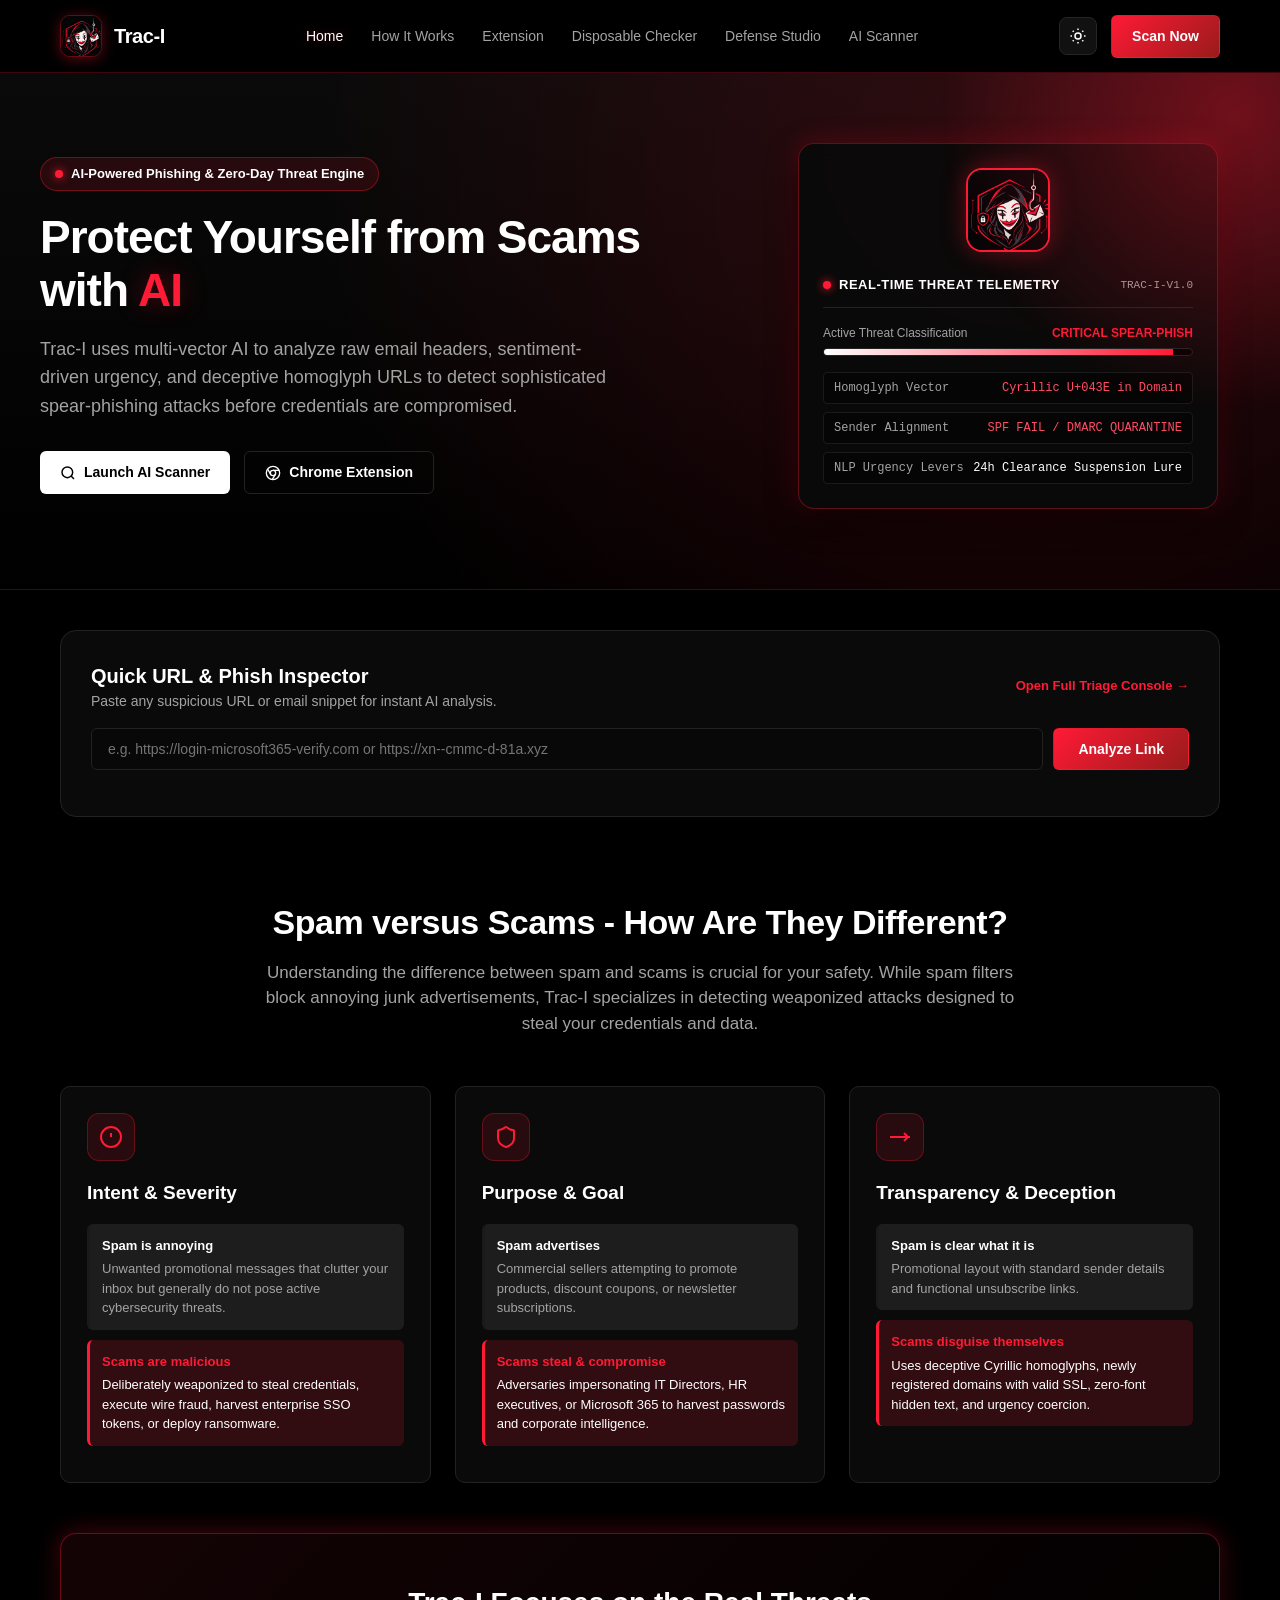
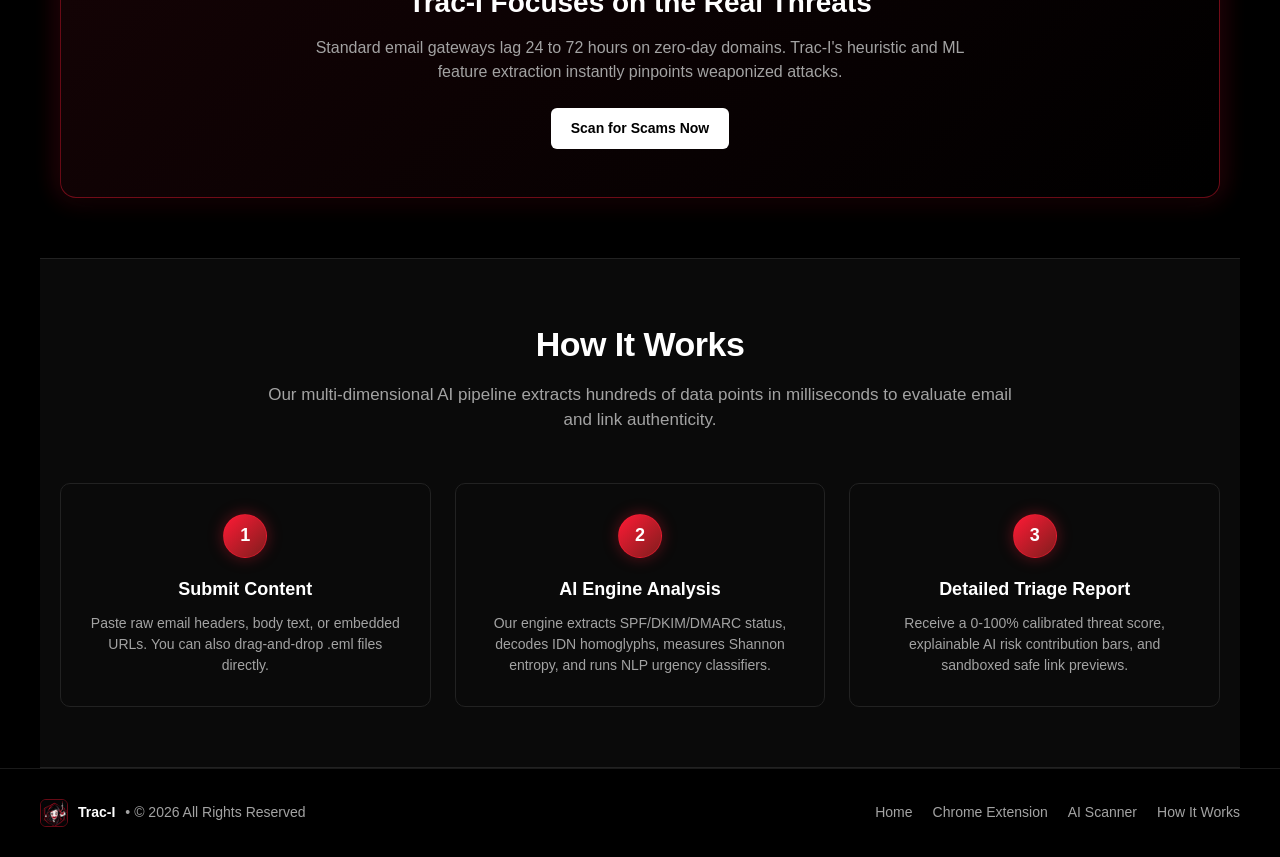
==== commit d3a4e81c: "Trac-I scanner: triage UX overhaul, toasts, gating, history drill-down, v1.0.0 - Fix duplicate const" ====
--- a/static/index.html
+++ b/static/index.html
@@ -88,7 +88,7 @@
               <span class="pulse-dot"></span>
               REAL-TIME THREAT TELEMETRY
             </div>
-            <span style="font-size: 11px; color: var(--text-muted); font-family: monospace;">TRAC-I-V2.4</span>
+            <span style="font-size: 11px; color: var(--text-muted); font-family: monospace;">TRAC-I-V1.0</span>
           </div>
           
           <div style="margin-bottom: 16px;">
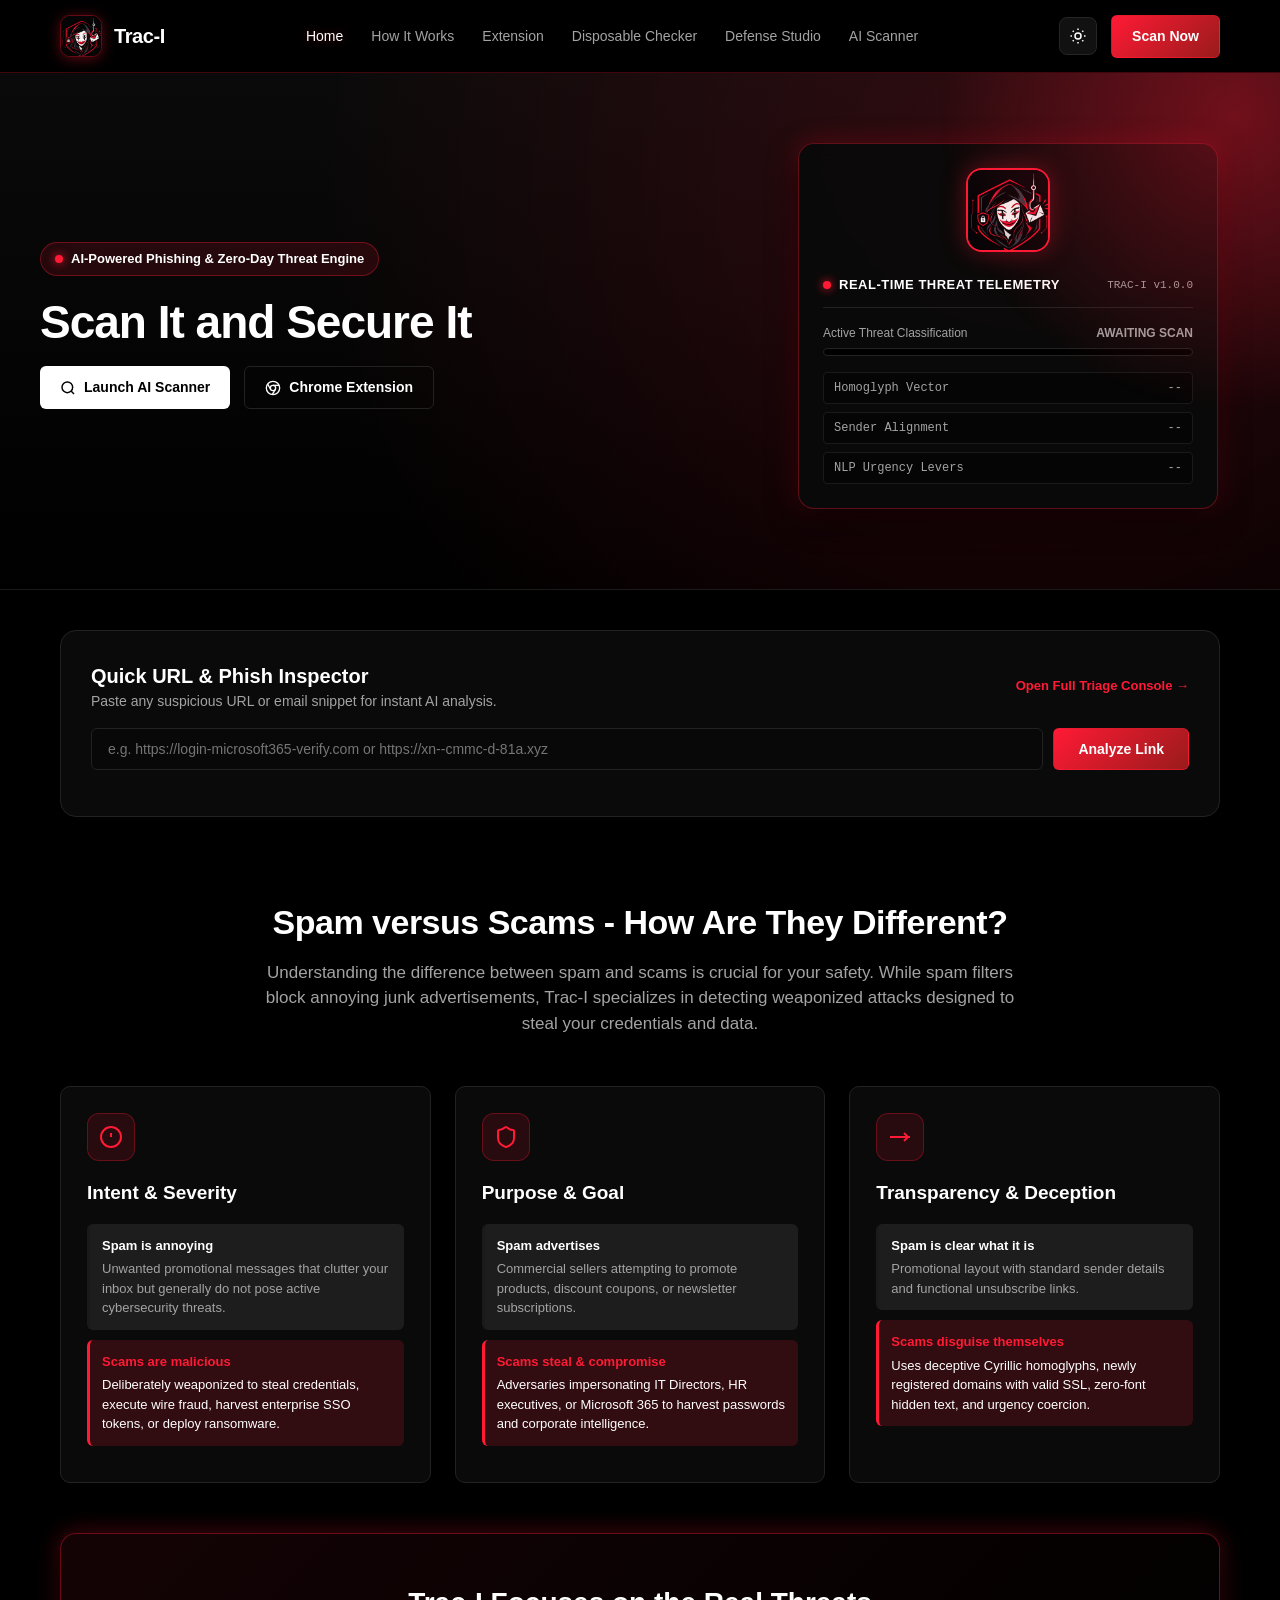
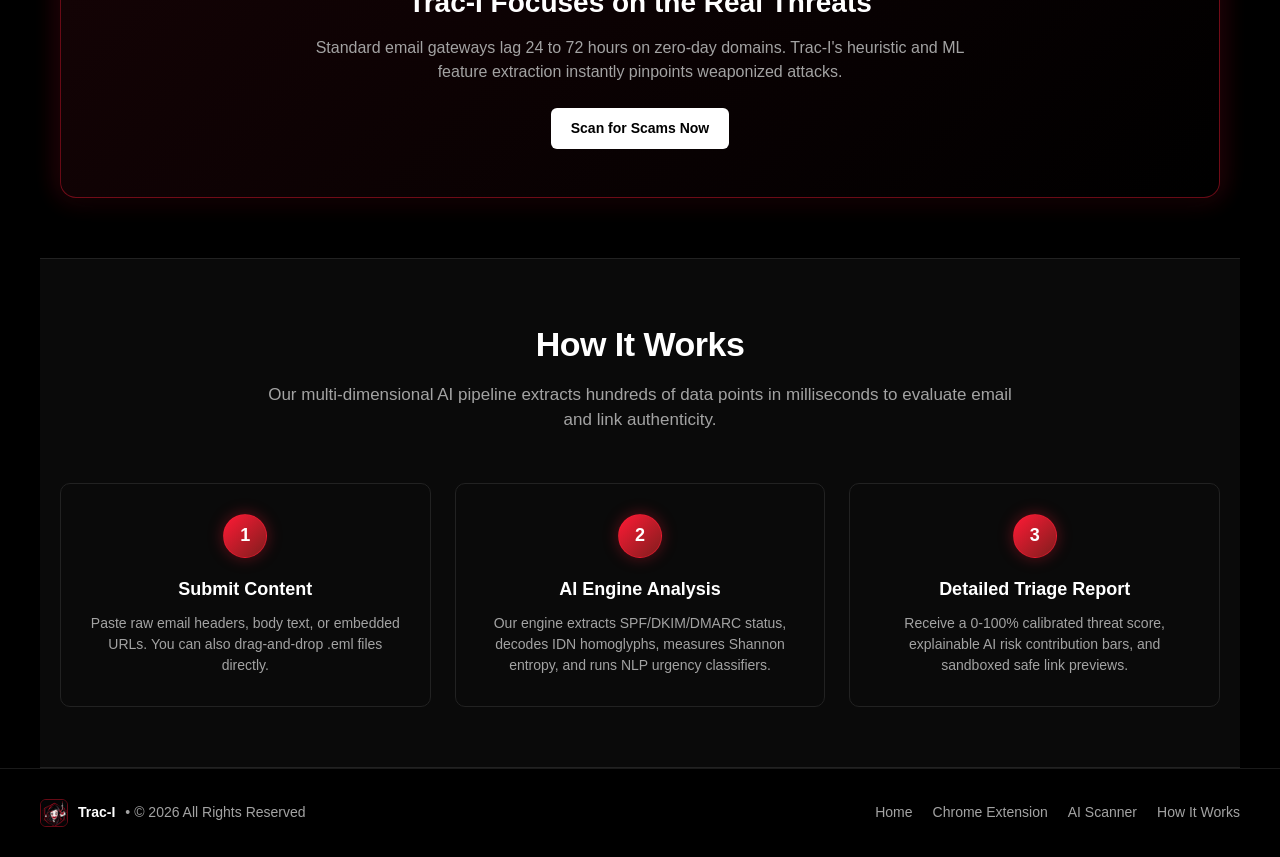
==== commit c4eeea31: "home UI/UX final pass: Scan It and Secure It headline, remove stub subtext, idle telemetry; version " ====
--- a/static/index.html
+++ b/static/index.html
@@ -56,10 +56,7 @@
           <span class="pulse-dot"></span>
           AI-Powered Phishing & Zero-Day Threat Engine
         </div>
-        <h1 class="hero-title">Protect Yourself from Scams with <span>AI</span></h1>
-        <p class="hero-desc">
-          Trac-I uses multi-vector AI to analyze raw email headers, sentiment-driven urgency, and deceptive homoglyph URLs to detect sophisticated spear-phishing attacks before credentials are compromised.
-        </p>
+        <h1 class="hero-title">Scan It and Secure It</h1>
         <div class="hero-buttons">
           <a class="btn btn-primary" href="/scan">
             <svg viewBox="0 0 24 24" width="16" height="16" fill="none" stroke="currentColor" stroke-width="2.2">
@@ -88,31 +85,31 @@
               <span class="pulse-dot"></span>
               REAL-TIME THREAT TELEMETRY
             </div>
-            <span style="font-size: 11px; color: var(--text-muted); font-family: monospace;">TRAC-I-V1.0</span>
+            <span style="font-size: 11px; color: var(--text-muted); font-family: monospace;">TRAC-I v1.0.0</span>
           </div>
           
           <div style="margin-bottom: 16px;">
             <div style="display:flex; justify-content:space-between; margin-bottom:6px; font-size:12px;">
               <span style="color:#a3a3a3;">Active Threat Classification</span>
-              <span style="color:#ff1a35; font-weight:700;">CRITICAL SPEAR-PHISH</span>
+              <span style="color:#a3a3a3; font-weight:700;">AWAITING SCAN</span>
             </div>
             <div style="background:#000000; border:1px solid #222222; border-radius:4px; height:8px; overflow:hidden;">
-              <div style="width: 94.8%; background: linear-gradient(90deg, #ffffff, #ff1a35); height:100%;"></div>
+              <div style="width: 0%; background: linear-gradient(90deg, #ffffff, #ff1a35); height:100%;"></div>
             </div>
           </div>
 
           <div style="display:flex; flex-direction:column; gap:8px; font-size:12px; font-family:monospace;">
             <div style="display:flex; justify-content:space-between; padding:6px 10px; background:rgba(0,0,0,0.4); border:1px solid #1a1a1a; border-radius:4px;">
               <span style="color:#a3a3a3;">Homoglyph Vector</span>
-              <span style="color:#ff4d66;">Cyrillic U+043E in Domain</span>
+              <span style="color:#a3a3a3;">--</span>
             </div>
             <div style="display:flex; justify-content:space-between; padding:6px 10px; background:rgba(0,0,0,0.4); border:1px solid #1a1a1a; border-radius:4px;">
               <span style="color:#a3a3a3;">Sender Alignment</span>
-              <span style="color:#ff4d66;">SPF FAIL / DMARC QUARANTINE</span>
+              <span style="color:#a3a3a3;">--</span>
             </div>
             <div style="display:flex; justify-content:space-between; padding:6px 10px; background:rgba(0,0,0,0.4); border:1px solid #1a1a1a; border-radius:4px;">
               <span style="color:#a3a3a3;">NLP Urgency Levers</span>
-              <span style="color:#ffffff;">24h Clearance Suspension Lure</span>
+              <span style="color:#a3a3a3;">--</span>
             </div>
           </div>
         </div>
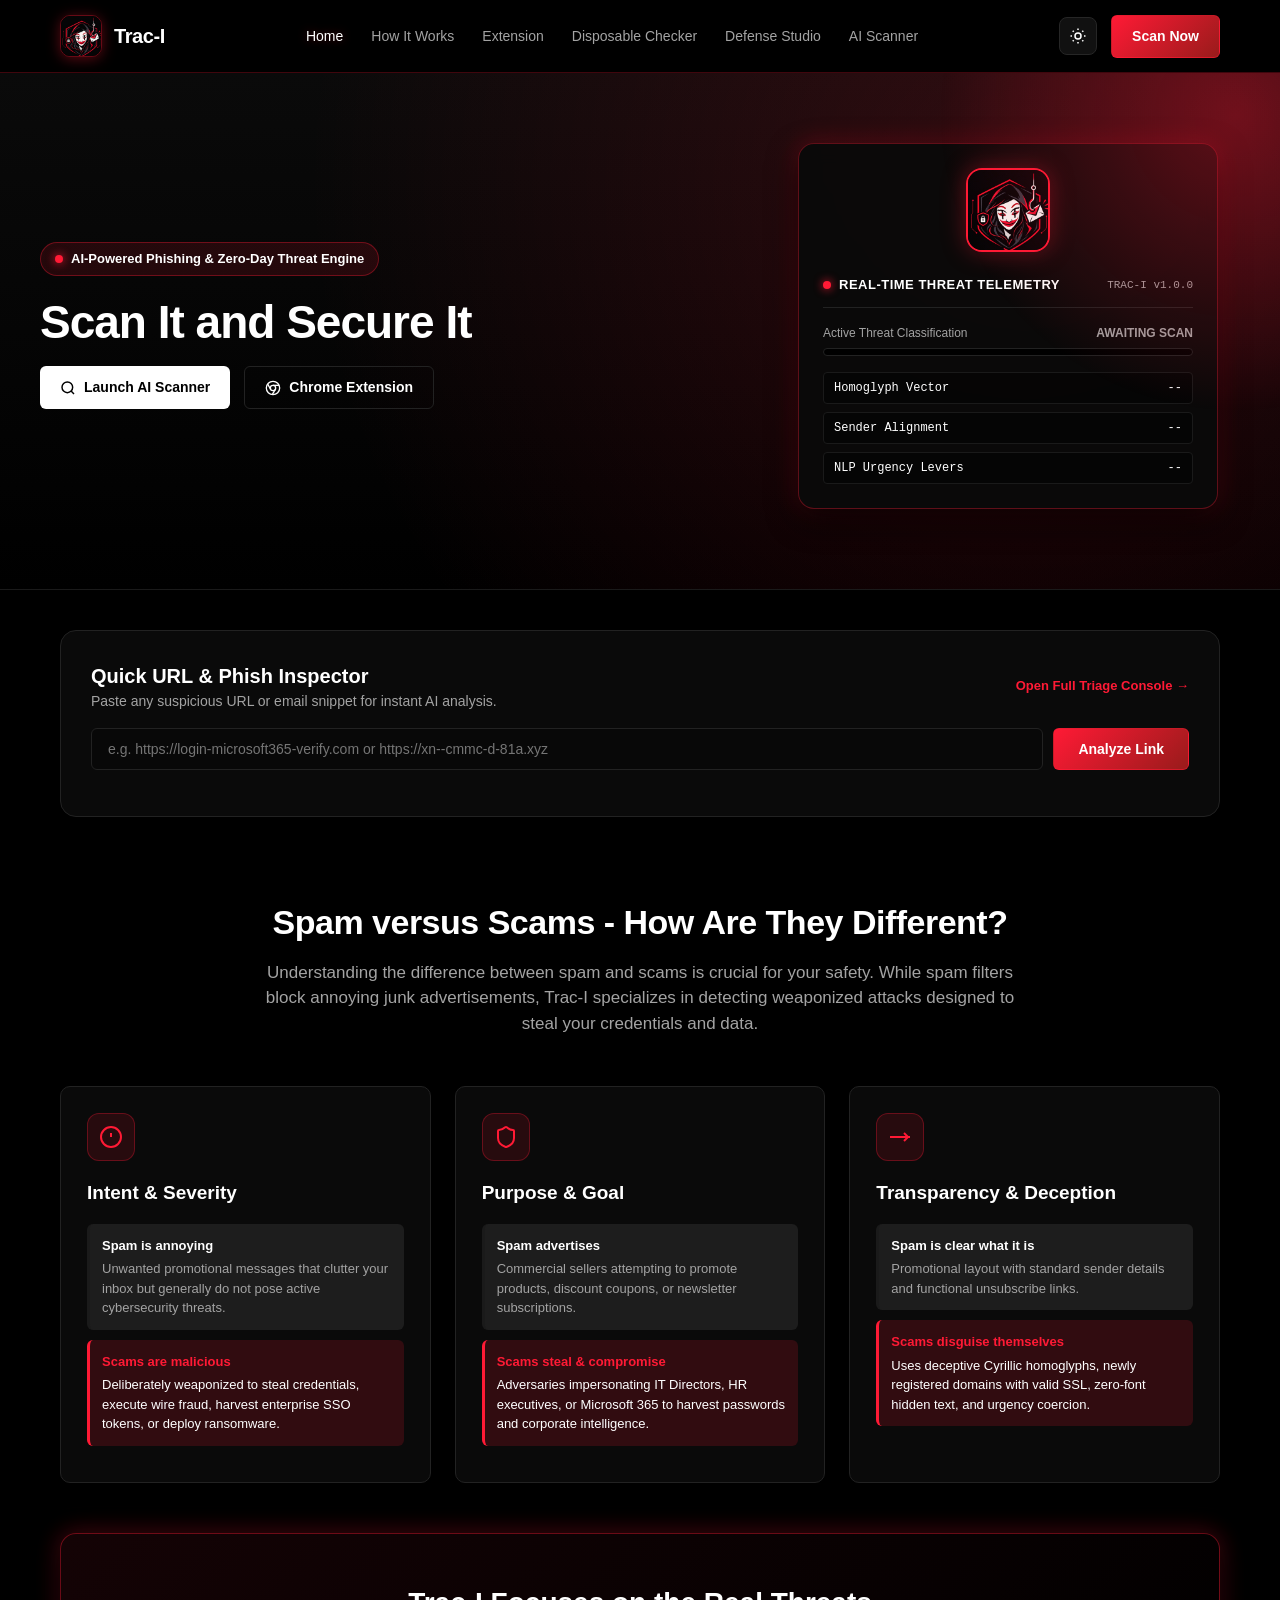
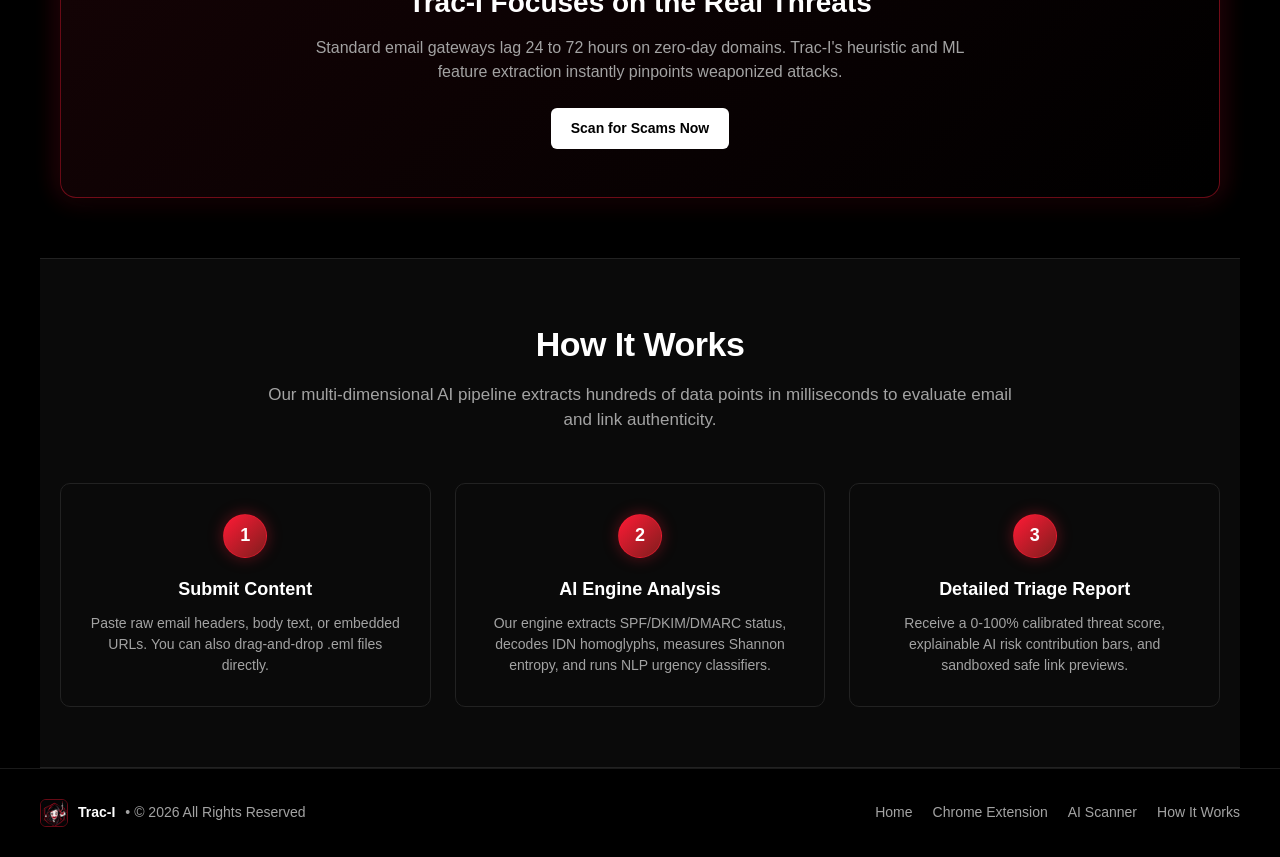
==== commit d45f3060: "home: theme-aware telemetry label text (var(--text-main)) — readable in day and night" ====
--- a/static/index.html
+++ b/static/index.html
@@ -100,16 +100,16 @@
 
           <div style="display:flex; flex-direction:column; gap:8px; font-size:12px; font-family:monospace;">
             <div style="display:flex; justify-content:space-between; padding:6px 10px; background:rgba(0,0,0,0.4); border:1px solid #1a1a1a; border-radius:4px;">
-              <span style="color:#a3a3a3;">Homoglyph Vector</span>
-              <span style="color:#a3a3a3;">--</span>
+              <span style="color:var(--text-main);">Homoglyph Vector</span>
+              <span style="color:var(--text-main);">--</span>
             </div>
             <div style="display:flex; justify-content:space-between; padding:6px 10px; background:rgba(0,0,0,0.4); border:1px solid #1a1a1a; border-radius:4px;">
-              <span style="color:#a3a3a3;">Sender Alignment</span>
-              <span style="color:#a3a3a3;">--</span>
+              <span style="color:var(--text-main);">Sender Alignment</span>
+              <span style="color:var(--text-main);">--</span>
             </div>
             <div style="display:flex; justify-content:space-between; padding:6px 10px; background:rgba(0,0,0,0.4); border:1px solid #1a1a1a; border-radius:4px;">
-              <span style="color:#a3a3a3;">NLP Urgency Levers</span>
-              <span style="color:#a3a3a3;">--</span>
+              <span style="color:var(--text-main);">NLP Urgency Levers</span>
+              <span style="color:var(--text-main);">--</span>
             </div>
           </div>
         </div>
